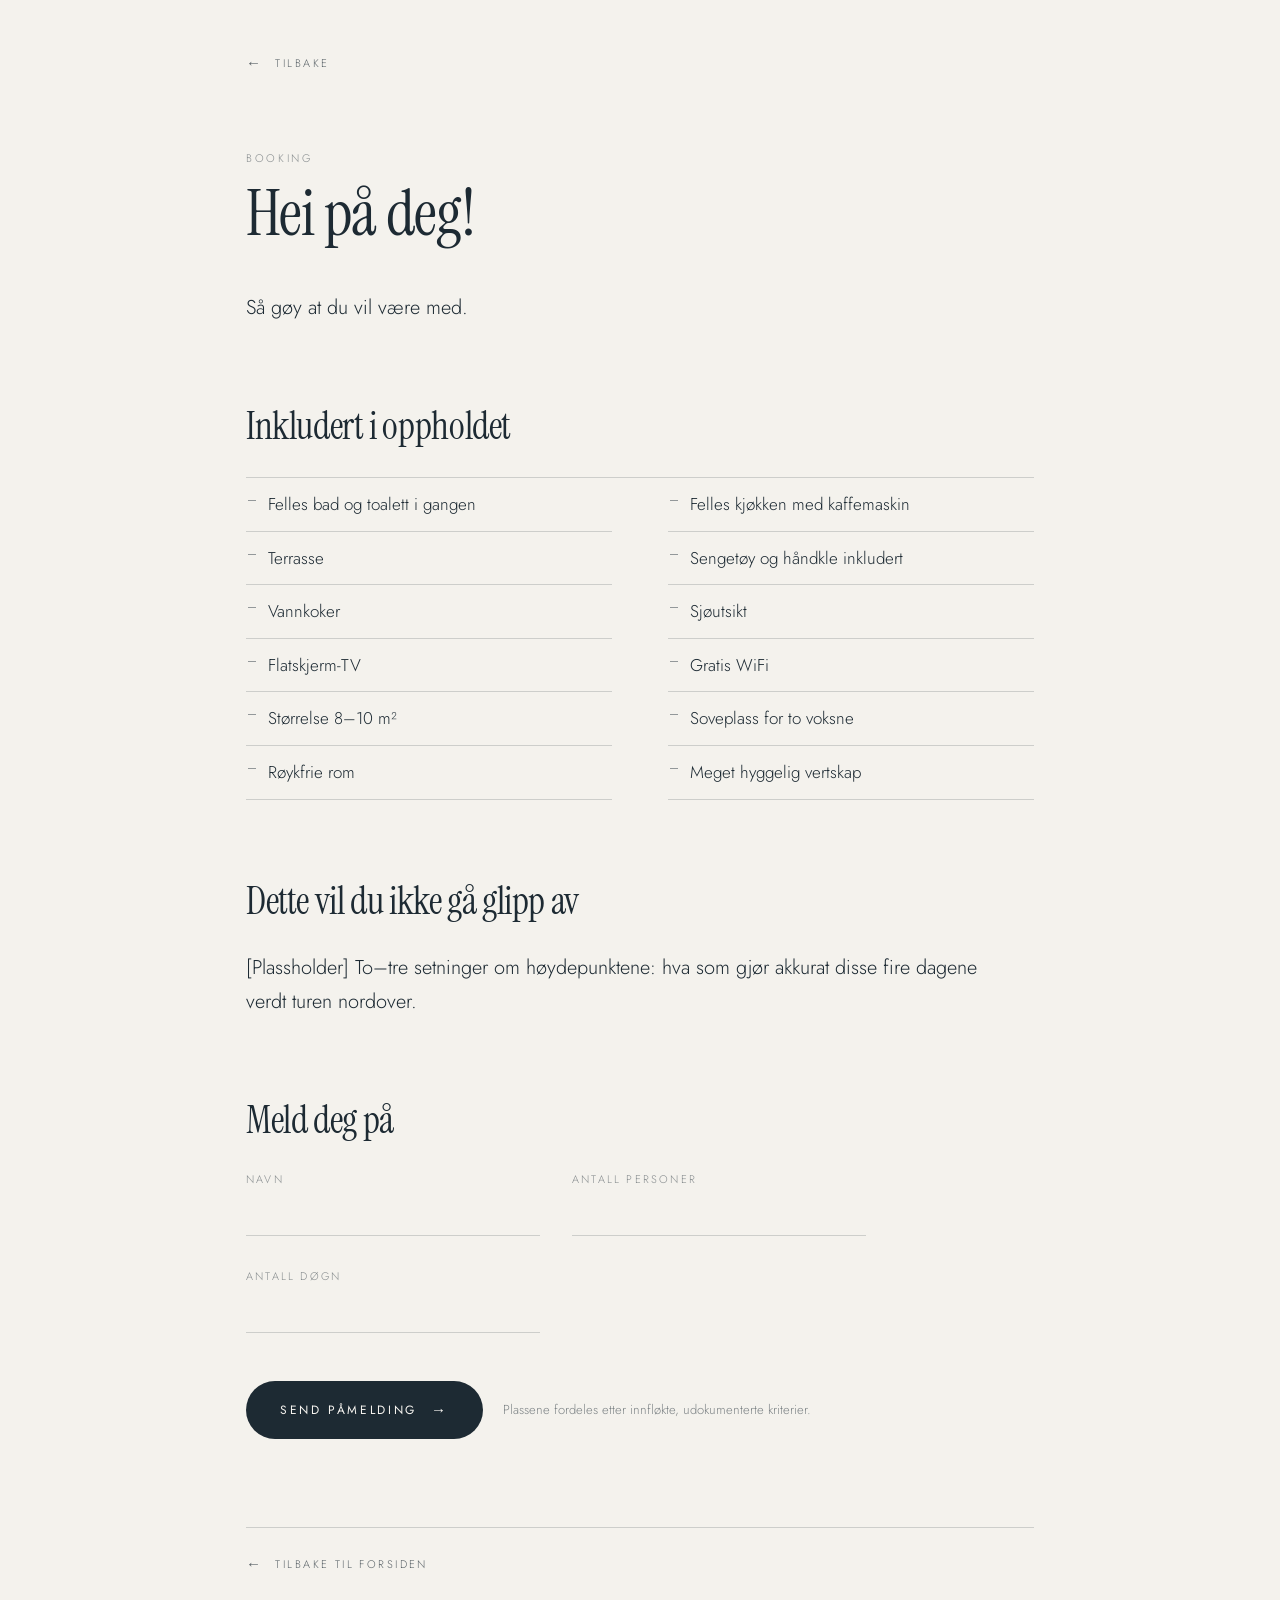
==== booking/index.html @ 7ab576fc "Fyll inn bookingsiden Velkomsttekst, hva som er inkludert i oppholdet, og et påmeldingsskjema med na" ====
<!DOCTYPE html>
<html lang="no">
<head>
<meta charset="utf-8">
<meta name="viewport" content="width=device-width, initial-scale=1">
<meta name="robots" content="noindex">
<title>Booking — Ballstad International Stockfish and Mountain Camp</title>
<meta name="description" content="Meld deg på Ballstad International Stockfish and Mountain Camp, 27.–30. august.">
<link rel="icon" href="../assets/logo-full.png">
<link rel="preconnect" href="https://fonts.googleapis.com">
<link rel="preconnect" href="https://fonts.gstatic.com" crossorigin>
<link href="https://fonts.googleapis.com/css2?family=Instrument+Serif:ital@0;1&family=Jost:wght@300;400;500&display=swap" rel="stylesheet">
<link rel="stylesheet" href="../styles.css">
</head>
<body>

<div class="page">
  <a class="back" href="../"><span class="back__arrow">←</span>Tilbake</a>

  <main class="page__body">
    <p class="eyebrow page__eyebrow">Booking</p>
    <h1 class="page__title">Hei på deg!</h1>
    <p class="page__lead">Så gøy at du vil være med.</p>

    <h2 class="section-head">Inkludert i oppholdet</h2>
    <ul class="amenities">
      <li>Felles bad og toalett i gangen</li>
      <li>Felles kjøkken med kaffemaskin</li>
      <li>Terrasse</li>
      <li>Sengetøy og håndkle inkludert</li>
      <li>Vannkoker</li>
      <li>Sjøutsikt</li>
      <li>Flatskjerm-TV</li>
      <li>Gratis WiFi</li>
      <li>Størrelse 8–10 m²</li>
      <li>Soveplass for to voksne</li>
      <li>Røykfrie rom</li>
      <li>Meget hyggelig vertskap</li>
    </ul>

    <h2 class="section-head">Dette vil du ikke gå glipp av</h2>
    <p class="page__text">[Plassholder] To–tre setninger om høydepunktene: hva som gjør akkurat disse fire dagene verdt turen nordover.</p>

    <h2 class="section-head">Meld deg på</h2>
    <form class="form" id="booking-form" novalidate>
      <div class="field">
        <label for="navn">Navn</label>
        <input type="text" id="navn" name="navn" autocomplete="name" required>
      </div>
      <div class="field">
        <label for="personer">Antall personer</label>
        <input type="number" id="personer" name="personer" min="1" max="20" step="1" inputmode="numeric" required>
      </div>
      <div class="field">
        <label for="dogn">Antall døgn</label>
        <input type="number" id="dogn" name="dogn" min="1" max="14" step="1" inputmode="numeric" required>
      </div>

      <p class="form__status" id="booking-status" role="status" hidden></p>

      <div class="form__actions">
        <button class="button" type="submit">Send påmelding<span class="button__arrow">→</span></button>
        <span class="form__note">Plassene fordeles etter innfløkte, udokumenterte kriterier.</span>
      </div>
    </form>
  </main>

  <div class="page__foot">
    <a class="back back--foot" href="../"><span class="back__arrow">←</span>Tilbake til forsiden</a>
  </div>
</div>

<script>
  // Static site, so there is no server to post to. With an address set below
  // the form opens the guest's mail client with everything filled in; without
  // one it says plainly that nothing was sent, rather than faking a booking.
  var VERTSKAP_EPOST = "";

  (function () {
    var form = document.getElementById("booking-form");
    var status = document.getElementById("booking-status");

    form.addEventListener("submit", function (e) {
      e.preventDefault();

      var navn = form.navn.value.trim();
      var personer = form.personer.value.trim();
      var dogn = form.dogn.value.trim();

      if (!navn || !personer || !dogn) {
        show("Fyll inn navn, antall personer og antall døgn, så tar vi det derfra.");
        return;
      }

      if (!VERTSKAP_EPOST) {
        show(
          "Skjemaet er ikke koblet til noen mottaker ennå, så dette ble ikke sendt. " +
          "Inntil videre gjelder den gamle metoden: si fra til vertskapet, så noterer de det på kjøleskapet."
        );
        return;
      }

      var emne = "Påmelding — Ballstad Camp 27.–30. august";
      var tekst =
        "Navn: " + navn + "\n" +
        "Antall personer: " + personer + "\n" +
        "Antall døgn: " + dogn + "\n";

      window.location.href =
        "mailto:" + VERTSKAP_EPOST +
        "?subject=" + encodeURIComponent(emne) +
        "&body=" + encodeURIComponent(tekst);

      show("Vi åpnet e-postprogrammet ditt med påmeldingen ferdig utfylt. Send den, så er du på lista.");
    });

    function show(msg) {
      status.textContent = msg;
      status.hidden = false;
    }
  })();
</script>

</body>
</html>
---- styles.css ----
/* Ballstad International Stockfish & Mountain Camp */

:root {
  --bg: #f4f2ed;
  --ink: #1d2a33;
  --line: rgba(29, 42, 51, 0.18);
  --serif: 'Instrument Serif', Georgia, serif;
  --sans: Jost, 'Helvetica Neue', Helvetica, sans-serif;
}

*, *::before, *::after { box-sizing: border-box; }

body {
  margin: 0;
  background: var(--bg);
  color: var(--ink);
  font-family: var(--sans);
  font-weight: 300;
  -webkit-font-smoothing: antialiased;
}

a { color: var(--ink); text-decoration: none; }
a:hover { color: #4a7a90; }
::selection { background: #d7e3e8; }
img { display: block; max-width: 100%; }

.eyebrow {
  font-size: 11px;
  letter-spacing: 0.24em;
  text-transform: uppercase;
  opacity: 0.5;
}

/* ---------- Landing: hero ---------- */

.hero {
  position: relative;
  height: 78vh;
  min-height: 520px;
  overflow: hidden;
}

.hero__image {
  position: absolute;
  inset: 0;
  width: 100%;
  height: 100%;
  object-fit: cover;
}

.hero__overlay {
  position: absolute;
  inset: 0;
  background: linear-gradient(180deg,
    rgba(10, 22, 30, 0.42) 0%,
    rgba(10, 22, 30, 0.10) 40%,
    rgba(10, 22, 30, 0.55) 100%);
}

.hero__inner {
  position: absolute;
  inset: 0;
  display: flex;
  flex-direction: column;
  justify-content: space-between;
  padding: clamp(24px, 5vw, 64px);
  color: #fbfaf7;
}

.hero__meta {
  display: flex;
  justify-content: space-between;
  align-items: baseline;
  gap: 24px;
  font-size: 11px;
  letter-spacing: 0.22em;
  text-transform: uppercase;
}

.lockup {
  display: flex;
  flex-direction: column;
  align-items: center;
  gap: clamp(18px, 3.5vh, 38px);
  padding-bottom: clamp(8px, 3vh, 40px);
}

.lockup__emblem {
  width: min(300px, 46vw);
  height: auto;
  filter: drop-shadow(0 2px 18px rgba(8, 18, 26, 0.45));
}

.lockup__text {
  display: flex;
  flex-direction: column;
  align-items: center;
  gap: clamp(12px, 1.8vh, 20px);
  text-align: center;
  text-shadow: 0 2px 14px rgba(8, 18, 26, 0.45);
}

.lockup__title {
  margin: 0;
  font-weight: 500;
  font-size: clamp(20px, 3.4vw, 46px);
  line-height: 1.12;
  letter-spacing: 0.06em;
  text-transform: uppercase;
  text-wrap: balance;
}

.lockup__tagline {
  margin: 0;
  font-weight: 300;
  font-size: clamp(12px, 1.5vw, 18px);
  letter-spacing: 0.4em;
  text-transform: uppercase;
  opacity: 0.9;
}

/* ---------- Landing: content ---------- */

.landing {
  max-width: 1120px;
  margin: 0 auto;
  padding: clamp(48px, 8vw, 104px) clamp(24px, 5vw, 64px);
}

.landing__intro {
  margin: 0 0 clamp(40px, 6vw, 72px);
  max-width: 620px;
  font-size: clamp(17px, 1.6vw, 21px);
  line-height: 1.65;
  text-wrap: pretty;
}

.sections {
  display: flex;
  flex-direction: column;
  border-top: 1px solid var(--line);
}

.section-link {
  display: grid;
  grid-template-columns: 64px 1fr auto;
  align-items: baseline;
  gap: clamp(12px, 3vw, 40px);
  padding: clamp(20px, 3vw, 30px) 4px;
  border-bottom: 1px solid var(--line);
  transition: background 200ms, padding-left 200ms;
}

.section-link:hover,
.section-link:focus-visible {
  background: rgba(29, 42, 51, 0.04);
  padding-left: 14px;
}

.section-link__number {
  font-family: var(--serif);
  font-size: 15px;
  opacity: 0.45;
}

.section-link__title {
  font-family: var(--serif);
  font-size: clamp(26px, 3.4vw, 42px);
  line-height: 1.1;
}

.section-link__more {
  font-size: 11px;
  letter-spacing: 0.2em;
  text-transform: uppercase;
  opacity: 0.45;
}

.booking-row {
  display: flex;
  flex-wrap: wrap;
  align-items: center;
  gap: 24px;
  margin-top: clamp(40px, 6vw, 72px);
}

.button {
  display: inline-flex;
  align-items: center;
  gap: 14px;
  background: var(--ink);
  color: #f7f5f1;
  padding: 18px 34px;
  border-radius: 999px;
  font-size: 12px;
  letter-spacing: 0.22em;
  text-transform: uppercase;
  transition: background 200ms;
}

.button:hover,
.button:focus-visible {
  background: #2f4a5a;
  color: #f7f5f1;
}

.button__arrow { font-size: 15px; }

.booking-row__note {
  font-size: 13px;
  opacity: 0.55;
}

.site-footer {
  border-top: 1px solid var(--line);
  padding: 28px clamp(24px, 5vw, 64px);
  display: flex;
  flex-wrap: wrap;
  gap: 16px;
  justify-content: space-between;
  font-size: 11px;
  letter-spacing: 0.18em;
  text-transform: uppercase;
  opacity: 0.5;
}

/* ---------- Subpages ---------- */

.page {
  max-width: 900px;
  margin: 0 auto;
  padding: clamp(20px, 4vw, 40px) clamp(24px, 5vw, 56px) clamp(64px, 9vw, 120px);
  min-height: 100vh;
}

.back {
  display: inline-flex;
  align-items: center;
  gap: 12px;
  font-size: 11px;
  letter-spacing: 0.22em;
  text-transform: uppercase;
  padding: 12px 20px 12px 16px;
  margin-left: -16px;
  border-radius: 999px;
  opacity: 0.7;
  transition: background 200ms, opacity 200ms;
}

.back:hover,
.back:focus-visible {
  background: rgba(29, 42, 51, 0.06);
  opacity: 1;
}

.back__arrow { font-size: 15px; }

.page__body { padding-top: clamp(32px, 6vw, 64px); }

.page__eyebrow { margin: 0 0 14px; }

.page__title {
  margin: 0 0 clamp(28px, 4vw, 44px);
  font-family: var(--serif);
  font-weight: 400;
  font-size: clamp(34px, 5.5vw, 64px);
  line-height: 1.05;
  letter-spacing: -0.015em;
}

.page__text {
  margin: 0 0 22px;
  font-size: clamp(17px, 1.6vw, 20px);
  line-height: 1.7;
  max-width: 62ch;
  text-wrap: pretty;
}

.page__lead {
  margin: 0 0 clamp(32px, 5vw, 48px);
  font-size: clamp(17px, 1.6vw, 20px);
  line-height: 1.7;
  max-width: 62ch;
  text-wrap: pretty;
}

.page__foot {
  margin-top: clamp(48px, 8vw, 88px);
  padding-top: 24px;
  border-top: 1px solid var(--line);
}

.back--foot {
  padding: 0;
  margin-left: 0;
  border-radius: 0;
}

.back--foot:hover,
.back--foot:focus-visible { background: none; opacity: 1; }

/* Image placeholders — replace with real photos */
.placeholder {
  border: 1px solid var(--line);
  background: repeating-linear-gradient(135deg,
    rgba(29, 42, 51, 0.05) 0 10px,
    transparent 10px 20px);
  display: flex;
  align-items: center;
  justify-content: center;
}

.placeholder--portrait {
  margin-top: clamp(36px, 5vw, 56px);
  aspect-ratio: 16 / 9;
}

.placeholder--rorbu {
  margin-top: 28px;
  aspect-ratio: 3 / 2;
}

.placeholder__label {
  font-family: ui-monospace, SFMono-Regular, Menlo, monospace;
  font-size: 12px;
  letter-spacing: 0.08em;
  opacity: 0.6;
}

/* Overnatting: facts.
   Hairlines sit on the cells, not in the grid gap, so a wrapped row
   leaves the empty track blank instead of painting it solid. */
.facts {
  display: grid;
  grid-template-columns: repeat(auto-fit, minmax(220px, 1fr));
  border-top: 1px solid var(--line);
  border-left: 1px solid var(--line);
}

.fact {
  padding: 24px;
  display: flex;
  flex-direction: column;
  gap: 8px;
  border-right: 1px solid var(--line);
  border-bottom: 1px solid var(--line);
}

.fact__label {
  font-size: 11px;
  letter-spacing: 0.2em;
  text-transform: uppercase;
  opacity: 0.5;
}

.fact__value {
  font-family: var(--serif);
  font-size: 30px;
}

/* Mountain Adventures: peaks */
.rows {
  display: flex;
  flex-direction: column;
  border-top: 1px solid var(--line);
}

.peak {
  display: grid;
  grid-template-columns: 1fr auto;
  gap: 20px;
  align-items: baseline;
  padding: 22px 0;
  border-bottom: 1px solid var(--line);
}

.peak__name {
  font-family: var(--serif);
  font-size: clamp(22px, 2.6vw, 30px);
}

.peak__meta {
  font-size: 12px;
  letter-spacing: 0.16em;
  text-transform: uppercase;
  opacity: 0.55;
}

/* Program: days */
.day {
  display: grid;
  grid-template-columns: 120px 1fr;
  gap: clamp(16px, 3vw, 36px);
  padding: clamp(22px, 3vw, 30px) 0;
  border-bottom: 1px solid var(--line);
}

.day__date {
  font-size: 11px;
  letter-spacing: 0.2em;
  text-transform: uppercase;
  opacity: 0.5;
}

.day__body {
  display: flex;
  flex-direction: column;
  gap: 8px;
}

.day__title {
  font-family: var(--serif);
  font-size: clamp(22px, 2.6vw, 30px);
}

.day__text {
  font-size: 16px;
  line-height: 1.65;
  opacity: 0.75;
}

/* Pakkeliste: columns */
/* 220px rather than 240px: the gap grows with the viewport while the column
   is capped at 900px, and at 240px the third column drops to a new row on
   wide screens. */
.packing {
  display: grid;
  grid-template-columns: repeat(auto-fit, minmax(220px, 1fr));
  gap: clamp(28px, 5vw, 56px);
}

.packing__column {
  display: flex;
  flex-direction: column;
  gap: 14px;
}

.packing__heading {
  font-size: 11px;
  letter-spacing: 0.2em;
  text-transform: uppercase;
  opacity: 0.5;
  padding-bottom: 10px;
  border-bottom: 1px solid var(--line);
}

.packing__item {
  font-size: 17px;
  line-height: 1.5;
}

/* Booking */
.booking-page {
  padding-top: clamp(64px, 12vw, 140px);
  display: flex;
  flex-direction: column;
  align-items: flex-start;
  gap: 22px;
}

.booking-page__eyebrow { margin: 0; }

.booking-page__title {
  margin: 0;
  font-family: var(--serif);
  font-weight: 400;
  font-size: clamp(36px, 6vw, 72px);
  line-height: 1.05;
  letter-spacing: -0.02em;
}

.booking-page__text {
  margin: 0;
  font-size: clamp(17px, 1.6vw, 20px);
  line-height: 1.7;
  max-width: 52ch;
  text-wrap: pretty;
}

/* Booking: sub-section heading, reused down the page */
.section-head {
  margin: clamp(48px, 7vw, 80px) 0 clamp(20px, 3vw, 28px);
  font-family: var(--serif);
  font-weight: 400;
  font-size: clamp(26px, 3.2vw, 38px);
  line-height: 1.15;
  letter-spacing: -0.01em;
}

/* Booking: what the room includes */
.amenities {
  display: grid;
  grid-template-columns: repeat(auto-fit, minmax(240px, 1fr));
  gap: 0 clamp(28px, 5vw, 56px);
  margin: 0;
  padding: 0;
  list-style: none;
  border-top: 1px solid var(--line);
}

.amenities li {
  padding: 14px 0 14px 22px;
  border-bottom: 1px solid var(--line);
  font-size: 17px;
  line-height: 1.45;
  position: relative;
}

.amenities li::before {
  content: "";
  position: absolute;
  left: 2px;
  top: 22px;
  width: 8px;
  height: 1px;
  background: var(--ink);
  opacity: 0.45;
}

/* Booking: form */
.form {
  display: grid;
  grid-template-columns: repeat(auto-fit, minmax(200px, 1fr));
  gap: clamp(20px, 3vw, 32px);
  max-width: 620px;
  margin-top: clamp(8px, 2vw, 16px);
}

.field {
  display: flex;
  flex-direction: column;
  gap: 8px;
}

.field label {
  font-size: 11px;
  letter-spacing: 0.2em;
  text-transform: uppercase;
  opacity: 0.5;
}

.field input {
  font-family: inherit;
  font-weight: 300;
  font-size: 17px;
  color: var(--ink);
  background: transparent;
  border: 0;
  border-bottom: 1px solid var(--line);
  border-radius: 0;
  padding: 8px 2px;
  transition: border-color 200ms;
  min-width: 0;
}

.field input:focus {
  outline: none;
  border-bottom-color: var(--ink);
}

.field input::placeholder { color: var(--ink); opacity: 0.3; }

.form__actions {
  grid-column: 1 / -1;
  display: flex;
  flex-wrap: wrap;
  align-items: center;
  gap: 20px;
  margin-top: clamp(8px, 2vw, 16px);
}

.form button {
  font-family: inherit;
  border: 0;
  cursor: pointer;
}

.form__note {
  font-size: 13px;
  line-height: 1.6;
  opacity: 0.55;
  max-width: 42ch;
}

/* Shown after submit; hidden until then. */
.form__status {
  grid-column: 1 / -1;
  margin: 4px 0 0;
  font-size: 15px;
  line-height: 1.6;
  max-width: 52ch;
  padding: 14px 18px;
  border: 1px solid var(--line);
}

.form__status[hidden] { display: none; }

@media (prefers-reduced-motion: reduce) {
  * { transition: none !important; }
}
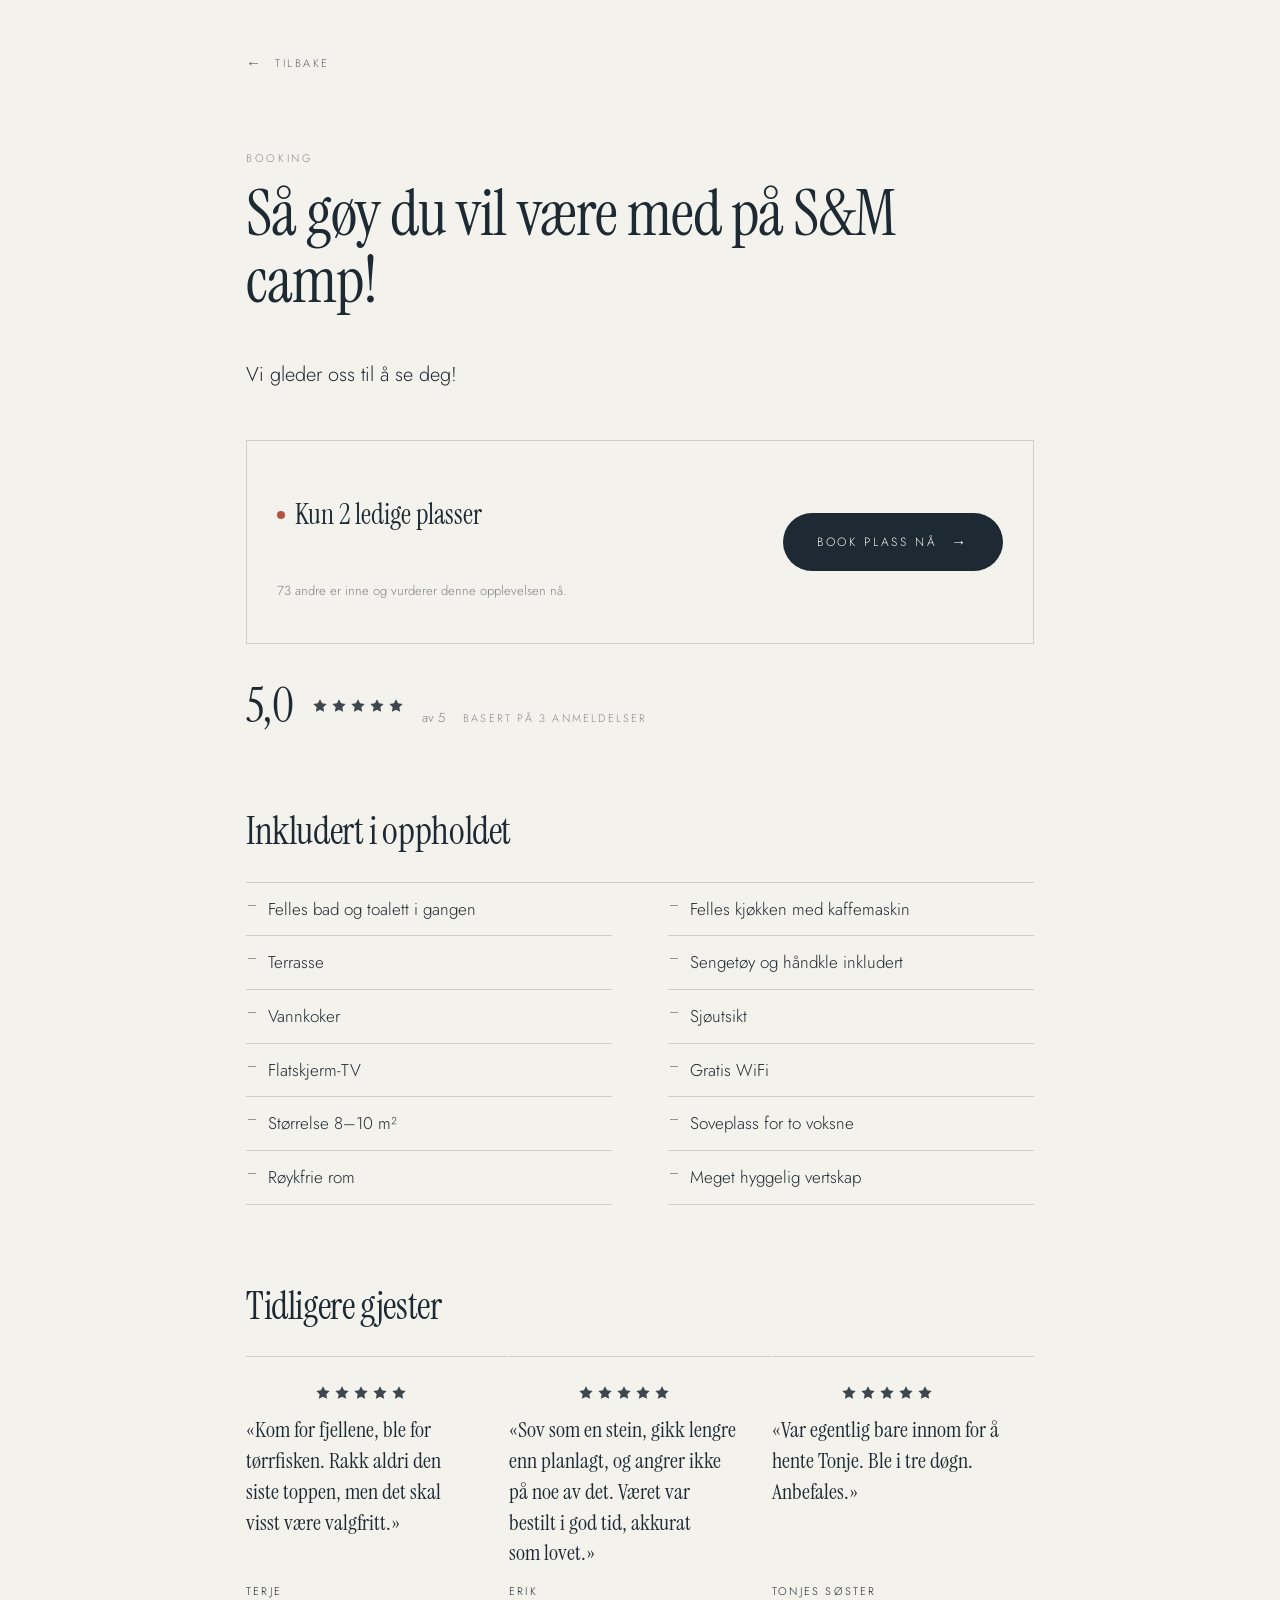
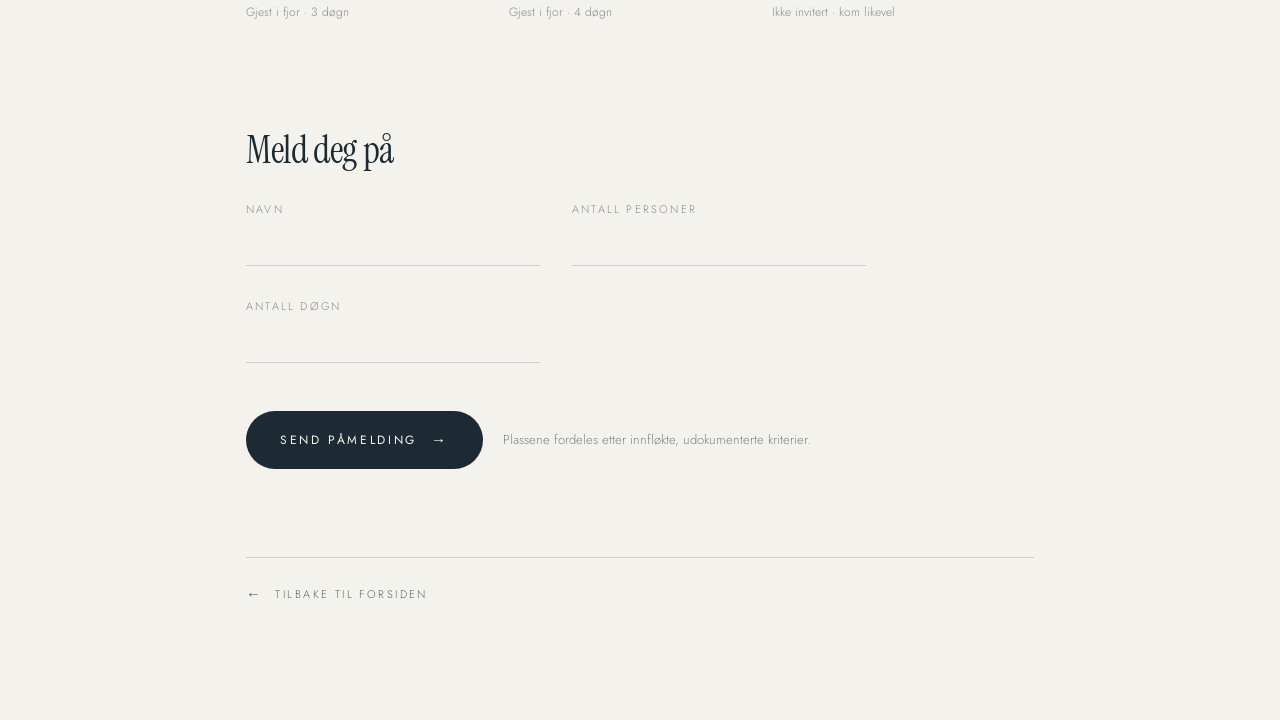
==== commit e6b96e1b: "Gjør bookingsiden til en ordentlig bookingside Ny ingress, ledig-plass-boks med knapp til skjemaet, " ====
--- a/booking/index.html
+++ b/booking/index.html
@@ -5,7 +5,7 @@
 <meta name="viewport" content="width=device-width, initial-scale=1">
 <meta name="robots" content="noindex">
 <title>Booking — Ballstad International Stockfish and Mountain Camp</title>
-<meta name="description" content="Meld deg på Ballstad International Stockfish and Mountain Camp, 27.–30. august.">
+<meta name="description" content="Book plass på Ballstad International Stockfish and Mountain Camp, 27.–30. august.">
 <link rel="icon" href="../assets/logo-full.png">
 <link rel="preconnect" href="https://fonts.googleapis.com">
 <link rel="preconnect" href="https://fonts.gstatic.com" crossorigin>
@@ -14,13 +14,43 @@
 </head>
 <body>
 
+<svg width="0" height="0" style="position:absolute" aria-hidden="true" focusable="false">
+  <symbol id="star" viewBox="0 0 24 24">
+    <path d="M12 1.8l3.09 6.26 6.91 1-5 4.87 1.18 6.88L12 17.56l-6.18 3.25L7 13.93l-5-4.87 6.91-1z"/>
+  </symbol>
+</svg>
+
 <div class="page">
   <a class="back" href="../"><span class="back__arrow">←</span>Tilbake</a>
 
   <main class="page__body">
     <p class="eyebrow page__eyebrow">Booking</p>
-    <h1 class="page__title">Hei på deg!</h1>
-    <p class="page__lead">Så gøy at du vil være med.</p>
+    <h1 class="page__title">Så gøy du vil være med på S&amp;M camp!</h1>
+    <p class="page__lead">Vi gleder oss til å se deg!</p>
+
+    <div class="availability">
+      <div class="availability__text">
+        <p class="availability__spots">
+          <span class="availability__dot" aria-hidden="true"></span>
+          Kun 2 ledige plasser
+        </p>
+        <p class="availability__watching">73 andre er inne og vurderer denne opplevelsen nå.</p>
+      </div>
+      <a class="button" href="#meld-deg-pa">Book plass nå<span class="button__arrow">→</span></a>
+    </div>
+
+    <div class="rating">
+      <span class="rating__score">5,0</span>
+      <span class="stars" role="img" aria-label="5 av 5 stjerner">
+        <svg class="star" aria-hidden="true"><use href="#star"/></svg>
+        <svg class="star" aria-hidden="true"><use href="#star"/></svg>
+        <svg class="star" aria-hidden="true"><use href="#star"/></svg>
+        <svg class="star" aria-hidden="true"><use href="#star"/></svg>
+        <svg class="star" aria-hidden="true"><use href="#star"/></svg>
+      </span>
+      <span class="rating__of">av 5</span>
+      <span class="rating__count">Basert på 3 anmeldelser</span>
+    </div>
 
     <h2 class="section-head">Inkludert i oppholdet</h2>
     <ul class="amenities">
@@ -38,10 +68,55 @@
       <li>Meget hyggelig vertskap</li>
     </ul>
 
-    <h2 class="section-head">Dette vil du ikke gå glipp av</h2>
-    <p class="page__text">[Plassholder] To–tre setninger om høydepunktene: hva som gjør akkurat disse fire dagene verdt turen nordover.</p>
-
-    <h2 class="section-head">Meld deg på</h2>
+    <h2 class="section-head">Tidligere gjester</h2>
+    <div class="reviews">
+      <article class="review">
+        <span class="stars" role="img" aria-label="5 av 5 stjerner">
+          <svg class="star" aria-hidden="true"><use href="#star"/></svg>
+          <svg class="star" aria-hidden="true"><use href="#star"/></svg>
+          <svg class="star" aria-hidden="true"><use href="#star"/></svg>
+          <svg class="star" aria-hidden="true"><use href="#star"/></svg>
+          <svg class="star" aria-hidden="true"><use href="#star"/></svg>
+        </span>
+        <blockquote class="review__quote">«Kom for fjellene, ble for tørrfisken. Rakk aldri den siste toppen, men det skal visst være valgfritt.»</blockquote>
+        <div class="review__author">
+          <span class="review__name">Terje</span>
+          <span class="review__meta">Gjest i fjor · 3 døgn</span>
+        </div>
+      </article>
+
+      <article class="review">
+        <span class="stars" role="img" aria-label="5 av 5 stjerner">
+          <svg class="star" aria-hidden="true"><use href="#star"/></svg>
+          <svg class="star" aria-hidden="true"><use href="#star"/></svg>
+          <svg class="star" aria-hidden="true"><use href="#star"/></svg>
+          <svg class="star" aria-hidden="true"><use href="#star"/></svg>
+          <svg class="star" aria-hidden="true"><use href="#star"/></svg>
+        </span>
+        <blockquote class="review__quote">«Sov som en stein, gikk lengre enn planlagt, og angrer ikke på noe av det. Været var bestilt i god tid, akkurat som lovet.»</blockquote>
+        <div class="review__author">
+          <span class="review__name">Erik</span>
+          <span class="review__meta">Gjest i fjor · 4 døgn</span>
+        </div>
+      </article>
+
+      <article class="review">
+        <span class="stars" role="img" aria-label="5 av 5 stjerner">
+          <svg class="star" aria-hidden="true"><use href="#star"/></svg>
+          <svg class="star" aria-hidden="true"><use href="#star"/></svg>
+          <svg class="star" aria-hidden="true"><use href="#star"/></svg>
+          <svg class="star" aria-hidden="true"><use href="#star"/></svg>
+          <svg class="star" aria-hidden="true"><use href="#star"/></svg>
+        </span>
+        <blockquote class="review__quote">«Var egentlig bare innom for å hente Tonje. Ble i tre døgn. Anbefales.»</blockquote>
+        <div class="review__author">
+          <span class="review__name">Tonjes søster</span>
+          <span class="review__meta">Ikke invitert · kom likevel</span>
+        </div>
+      </article>
+    </div>
+
+    <h2 class="section-head" id="meld-deg-pa">Meld deg på</h2>
     <form class="form" id="booking-form" novalidate>
       <div class="field">
         <label for="navn">Navn</label>
--- a/styles.css
+++ b/styles.css
@@ -595,6 +595,131 @@
 
 .form__status[hidden] { display: none; }
 
+/* Booking: availability / call to action */
+.availability {
+  margin: clamp(28px, 4vw, 40px) 0 0;
+  padding: clamp(22px, 3vw, 30px);
+  border: 1px solid var(--line);
+  display: flex;
+  flex-wrap: wrap;
+  align-items: center;
+  gap: clamp(18px, 3vw, 32px);
+}
+
+.availability__text {
+  display: flex;
+  flex-direction: column;
+  gap: 8px;
+  min-width: 240px;
+  flex: 1;
+}
+
+.availability__spots {
+  display: flex;
+  align-items: center;
+  gap: 10px;
+  font-family: var(--serif);
+  font-size: clamp(22px, 2.6vw, 28px);
+  line-height: 1.15;
+}
+
+.availability__dot {
+  width: 8px;
+  height: 8px;
+  border-radius: 999px;
+  background: #b4553f;
+  flex: none;
+}
+
+.availability__watching {
+  font-size: 13px;
+  line-height: 1.5;
+  opacity: 0.55;
+}
+
+/* Booking: rating summary + stars */
+.rating {
+  display: flex;
+  flex-wrap: wrap;
+  align-items: baseline;
+  gap: 8px 18px;
+  margin-top: clamp(28px, 4vw, 38px);
+}
+
+.rating__score {
+  font-family: var(--serif);
+  font-size: clamp(34px, 4.4vw, 48px);
+  line-height: 1;
+}
+
+.rating__of {
+  font-size: 13px;
+  opacity: 0.55;
+}
+
+.rating__count {
+  font-size: 11px;
+  letter-spacing: 0.2em;
+  text-transform: uppercase;
+  opacity: 0.5;
+}
+
+.stars {
+  display: inline-flex;
+  gap: 3px;
+  align-self: center;
+}
+
+.stars .star {
+  width: 16px;
+  height: 16px;
+  fill: currentColor;
+  opacity: 0.85;
+}
+
+/* Booking: guest reviews */
+.reviews {
+  display: grid;
+  grid-template-columns: repeat(auto-fit, minmax(240px, 1fr));
+  gap: 1px;
+  margin-top: clamp(8px, 2vw, 16px);
+}
+
+.review {
+  padding: clamp(22px, 3vw, 28px) 0;
+  border-top: 1px solid var(--line);
+  display: flex;
+  flex-direction: column;
+  gap: 14px;
+  padding-right: clamp(0px, 3vw, 32px);
+}
+
+.review__quote {
+  margin: 0;
+  font-family: var(--serif);
+  font-size: clamp(19px, 2vw, 22px);
+  line-height: 1.4;
+  text-wrap: pretty;
+}
+
+.review__author {
+  display: flex;
+  flex-direction: column;
+  gap: 4px;
+  margin-top: auto;
+}
+
+.review__name {
+  font-size: 11px;
+  letter-spacing: 0.2em;
+  text-transform: uppercase;
+}
+
+.review__meta {
+  font-size: 12px;
+  opacity: 0.5;
+}
+
 @media (prefers-reduced-motion: reduce) {
   * { transition: none !important; }
 }
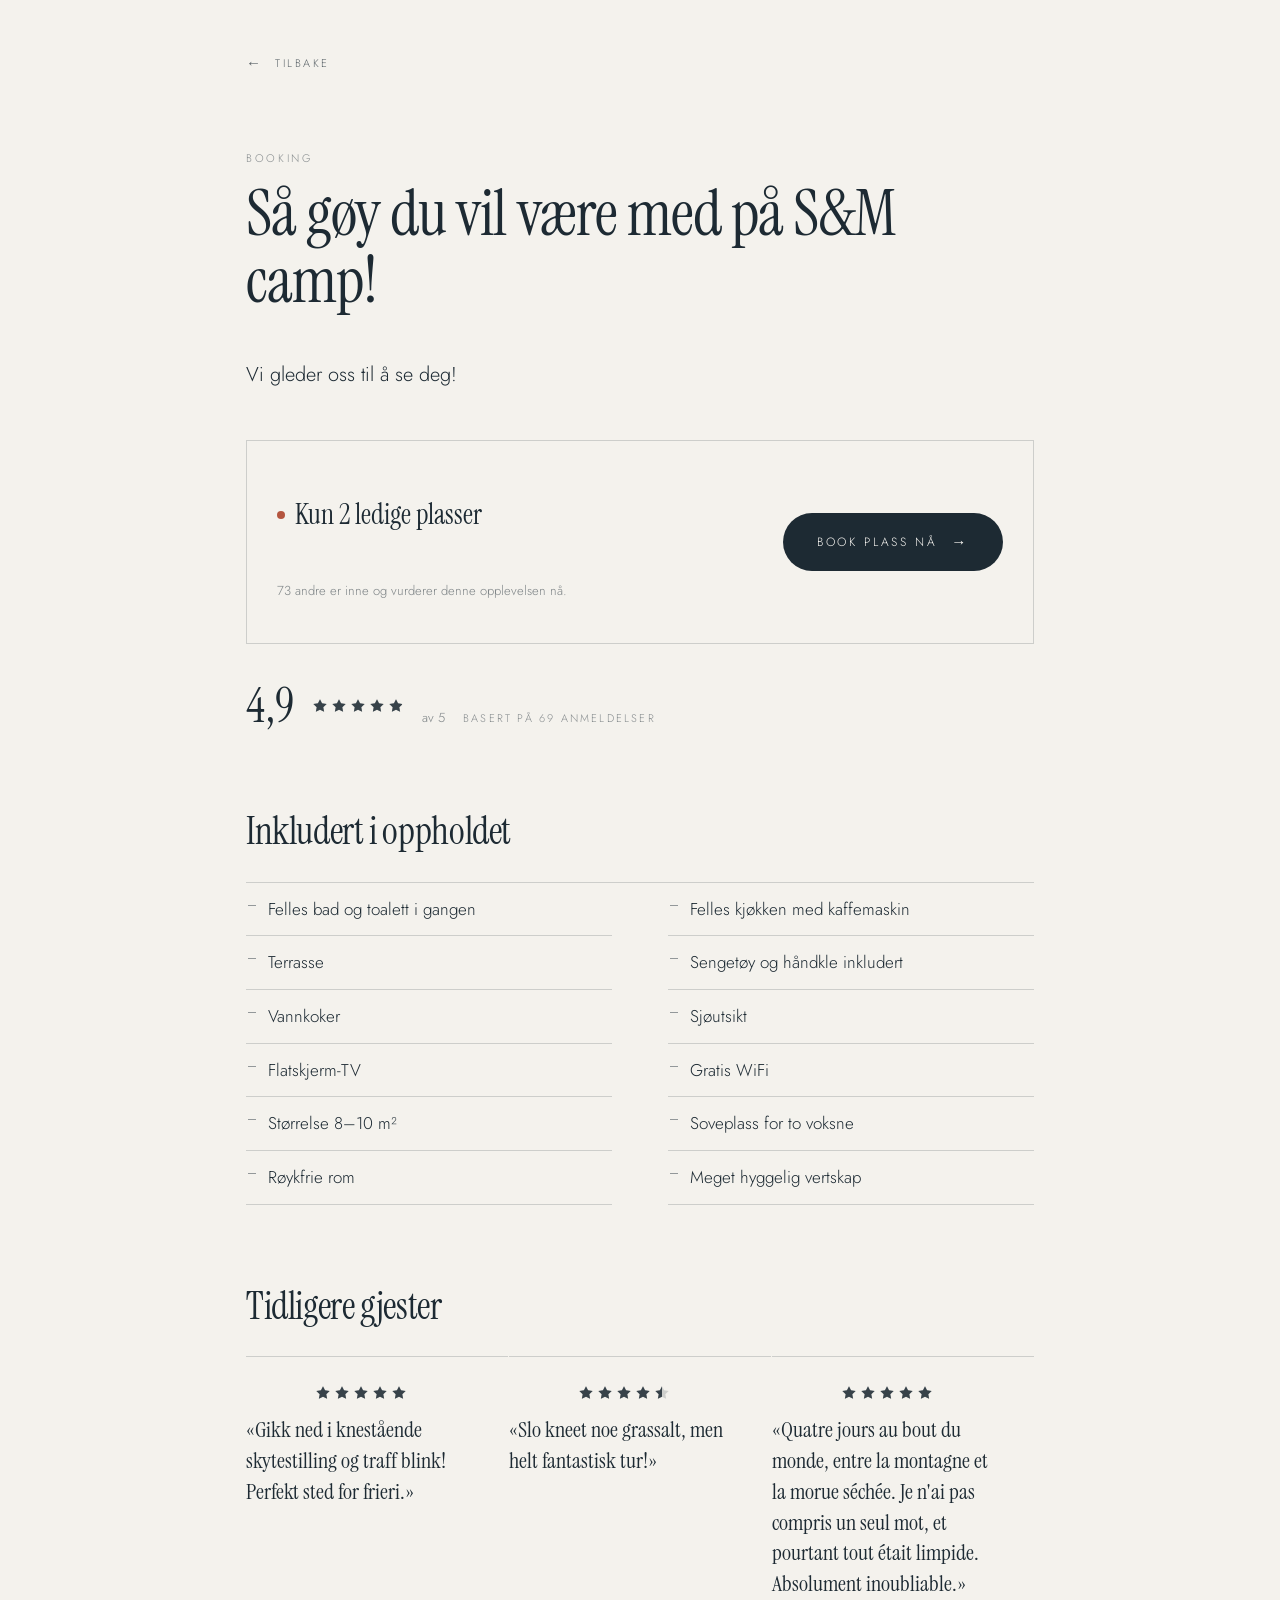
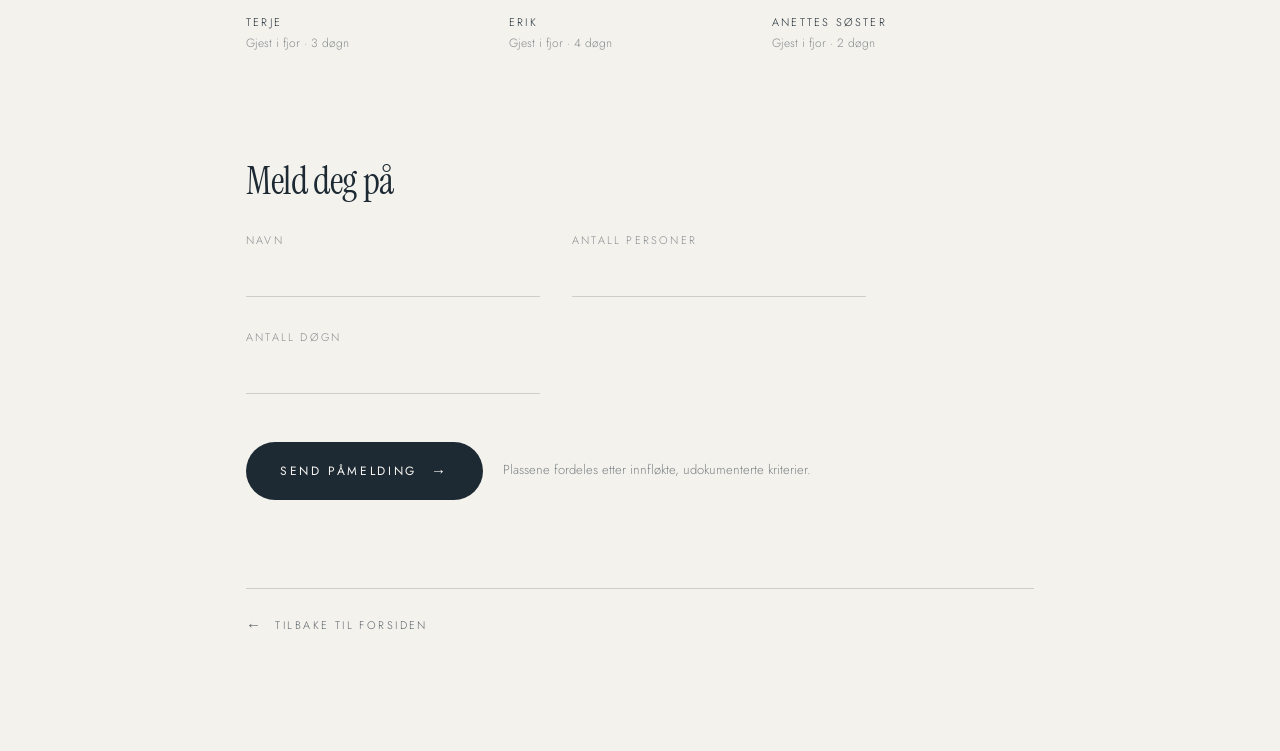
==== commit d9f58e89: "Oppdater anmeldelser og terningkast Nye sitater fra Terje og Erik, og Anettes søster på fransk. Erik" ====
--- a/booking/index.html
+++ b/booking/index.html
@@ -40,16 +40,27 @@
     </div>
 
     <div class="rating">
-      <span class="rating__score">5,0</span>
-      <span class="stars" role="img" aria-label="5 av 5 stjerner">
-        <svg class="star" aria-hidden="true"><use href="#star"/></svg>
-        <svg class="star" aria-hidden="true"><use href="#star"/></svg>
-        <svg class="star" aria-hidden="true"><use href="#star"/></svg>
-        <svg class="star" aria-hidden="true"><use href="#star"/></svg>
-        <svg class="star" aria-hidden="true"><use href="#star"/></svg>
+      <span class="rating__score">4,9</span>
+      <span class="stars" style="--pct: 98%" role="img" aria-label="4,9 av 5 stjerner">
+        <span class="stars__row stars__base" aria-hidden="true">
+          <svg class="star"><use href="#star"/></svg>
+          <svg class="star"><use href="#star"/></svg>
+          <svg class="star"><use href="#star"/></svg>
+          <svg class="star"><use href="#star"/></svg>
+          <svg class="star"><use href="#star"/></svg>
+        </span>
+        <span class="stars__fill" aria-hidden="true">
+          <span class="stars__row">
+            <svg class="star"><use href="#star"/></svg>
+            <svg class="star"><use href="#star"/></svg>
+            <svg class="star"><use href="#star"/></svg>
+            <svg class="star"><use href="#star"/></svg>
+            <svg class="star"><use href="#star"/></svg>
+          </span>
+        </span>
       </span>
       <span class="rating__of">av 5</span>
-      <span class="rating__count">Basert på 3 anmeldelser</span>
+      <span class="rating__count">Basert på 69 anmeldelser</span>
     </div>
 
     <h2 class="section-head">Inkludert i oppholdet</h2>
@@ -71,14 +82,25 @@
     <h2 class="section-head">Tidligere gjester</h2>
     <div class="reviews">
       <article class="review">
-        <span class="stars" role="img" aria-label="5 av 5 stjerner">
-          <svg class="star" aria-hidden="true"><use href="#star"/></svg>
-          <svg class="star" aria-hidden="true"><use href="#star"/></svg>
-          <svg class="star" aria-hidden="true"><use href="#star"/></svg>
-          <svg class="star" aria-hidden="true"><use href="#star"/></svg>
-          <svg class="star" aria-hidden="true"><use href="#star"/></svg>
-        </span>
-        <blockquote class="review__quote">«Kom for fjellene, ble for tørrfisken. Rakk aldri den siste toppen, men det skal visst være valgfritt.»</blockquote>
+        <span class="stars" style="--pct: 100%" role="img" aria-label="5 av 5 stjerner">
+          <span class="stars__row stars__base" aria-hidden="true">
+            <svg class="star"><use href="#star"/></svg>
+            <svg class="star"><use href="#star"/></svg>
+            <svg class="star"><use href="#star"/></svg>
+            <svg class="star"><use href="#star"/></svg>
+            <svg class="star"><use href="#star"/></svg>
+          </span>
+          <span class="stars__fill" aria-hidden="true">
+            <span class="stars__row">
+              <svg class="star"><use href="#star"/></svg>
+              <svg class="star"><use href="#star"/></svg>
+              <svg class="star"><use href="#star"/></svg>
+              <svg class="star"><use href="#star"/></svg>
+              <svg class="star"><use href="#star"/></svg>
+            </span>
+          </span>
+        </span>
+        <blockquote class="review__quote">«Gikk ned i knestående skytestilling og traff blink! Perfekt sted for frieri.»</blockquote>
         <div class="review__author">
           <span class="review__name">Terje</span>
           <span class="review__meta">Gjest i fjor · 3 døgn</span>
@@ -86,14 +108,26 @@
       </article>
 
       <article class="review">
-        <span class="stars" role="img" aria-label="5 av 5 stjerner">
-          <svg class="star" aria-hidden="true"><use href="#star"/></svg>
-          <svg class="star" aria-hidden="true"><use href="#star"/></svg>
-          <svg class="star" aria-hidden="true"><use href="#star"/></svg>
-          <svg class="star" aria-hidden="true"><use href="#star"/></svg>
-          <svg class="star" aria-hidden="true"><use href="#star"/></svg>
-        </span>
-        <blockquote class="review__quote">«Sov som en stein, gikk lengre enn planlagt, og angrer ikke på noe av det. Været var bestilt i god tid, akkurat som lovet.»</blockquote>
+        <!-- 4,5 stars = 4 stars + 4 gaps + half a star, over a 92px row. -->
+        <span class="stars" style="--pct: 91.3%" role="img" aria-label="4,5 av 5 stjerner">
+          <span class="stars__row stars__base" aria-hidden="true">
+            <svg class="star"><use href="#star"/></svg>
+            <svg class="star"><use href="#star"/></svg>
+            <svg class="star"><use href="#star"/></svg>
+            <svg class="star"><use href="#star"/></svg>
+            <svg class="star"><use href="#star"/></svg>
+          </span>
+          <span class="stars__fill" aria-hidden="true">
+            <span class="stars__row">
+              <svg class="star"><use href="#star"/></svg>
+              <svg class="star"><use href="#star"/></svg>
+              <svg class="star"><use href="#star"/></svg>
+              <svg class="star"><use href="#star"/></svg>
+              <svg class="star"><use href="#star"/></svg>
+            </span>
+          </span>
+        </span>
+        <blockquote class="review__quote">«Slo kneet noe grassalt, men helt fantastisk tur!»</blockquote>
         <div class="review__author">
           <span class="review__name">Erik</span>
           <span class="review__meta">Gjest i fjor · 4 døgn</span>
@@ -101,17 +135,28 @@
       </article>
 
       <article class="review">
-        <span class="stars" role="img" aria-label="5 av 5 stjerner">
-          <svg class="star" aria-hidden="true"><use href="#star"/></svg>
-          <svg class="star" aria-hidden="true"><use href="#star"/></svg>
-          <svg class="star" aria-hidden="true"><use href="#star"/></svg>
-          <svg class="star" aria-hidden="true"><use href="#star"/></svg>
-          <svg class="star" aria-hidden="true"><use href="#star"/></svg>
-        </span>
-        <blockquote class="review__quote">«Var egentlig bare innom for å hente Tonje. Ble i tre døgn. Anbefales.»</blockquote>
+        <span class="stars" style="--pct: 100%" role="img" aria-label="5 av 5 stjerner">
+          <span class="stars__row stars__base" aria-hidden="true">
+            <svg class="star"><use href="#star"/></svg>
+            <svg class="star"><use href="#star"/></svg>
+            <svg class="star"><use href="#star"/></svg>
+            <svg class="star"><use href="#star"/></svg>
+            <svg class="star"><use href="#star"/></svg>
+          </span>
+          <span class="stars__fill" aria-hidden="true">
+            <span class="stars__row">
+              <svg class="star"><use href="#star"/></svg>
+              <svg class="star"><use href="#star"/></svg>
+              <svg class="star"><use href="#star"/></svg>
+              <svg class="star"><use href="#star"/></svg>
+              <svg class="star"><use href="#star"/></svg>
+            </span>
+          </span>
+        </span>
+        <blockquote class="review__quote" lang="fr">«Quatre jours au bout du monde, entre la montagne et la morue séchée. Je n'ai pas compris un seul mot, et pourtant tout était limpide. Absolument inoubliable.»</blockquote>
         <div class="review__author">
-          <span class="review__name">Tonjes søster</span>
-          <span class="review__meta">Ikke invitert · kom likevel</span>
+          <span class="review__name">Anettes søster</span>
+          <span class="review__meta">Gjest i fjor · 2 døgn</span>
         </div>
       </article>
     </div>
--- a/styles.css
+++ b/styles.css
@@ -664,15 +664,35 @@
   opacity: 0.5;
 }
 
+/* Stars. Two stacked rows — a faint one underneath, a solid one on top
+   clipped to --pct — so half and nine-tenths of a star render honestly
+   instead of rounding up to a full one. */
 .stars {
-  display: inline-flex;
+  position: relative;
+  display: inline-block;
+  align-self: center;
+  line-height: 0;
+}
+
+.stars__row {
+  display: flex;
   gap: 3px;
-  align-self: center;
+  width: max-content;
+}
+
+.stars__base { opacity: 0.2; }
+
+.stars__fill {
+  position: absolute;
+  inset: 0;
+  overflow: hidden;
+  width: var(--pct, 100%);
 }
 
 .stars .star {
   width: 16px;
   height: 16px;
+  flex: none;
   fill: currentColor;
   opacity: 0.85;
 }
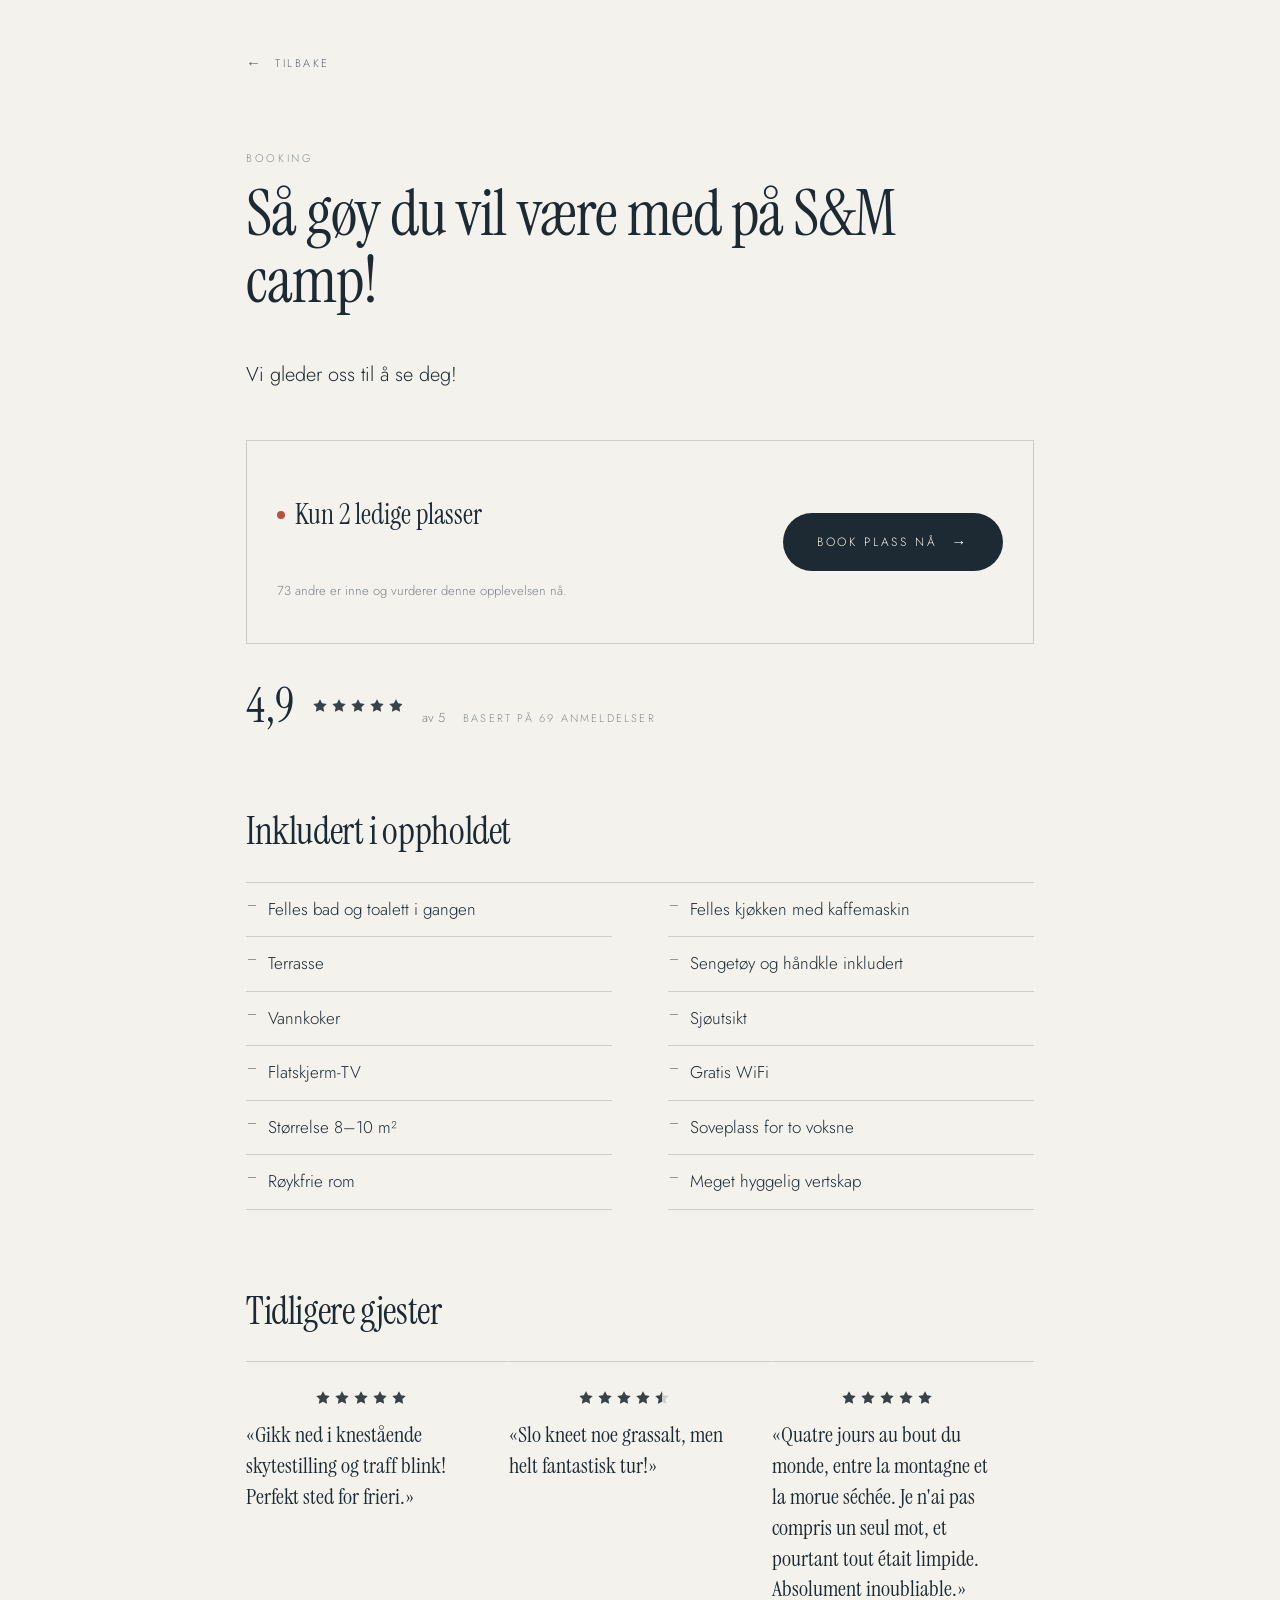
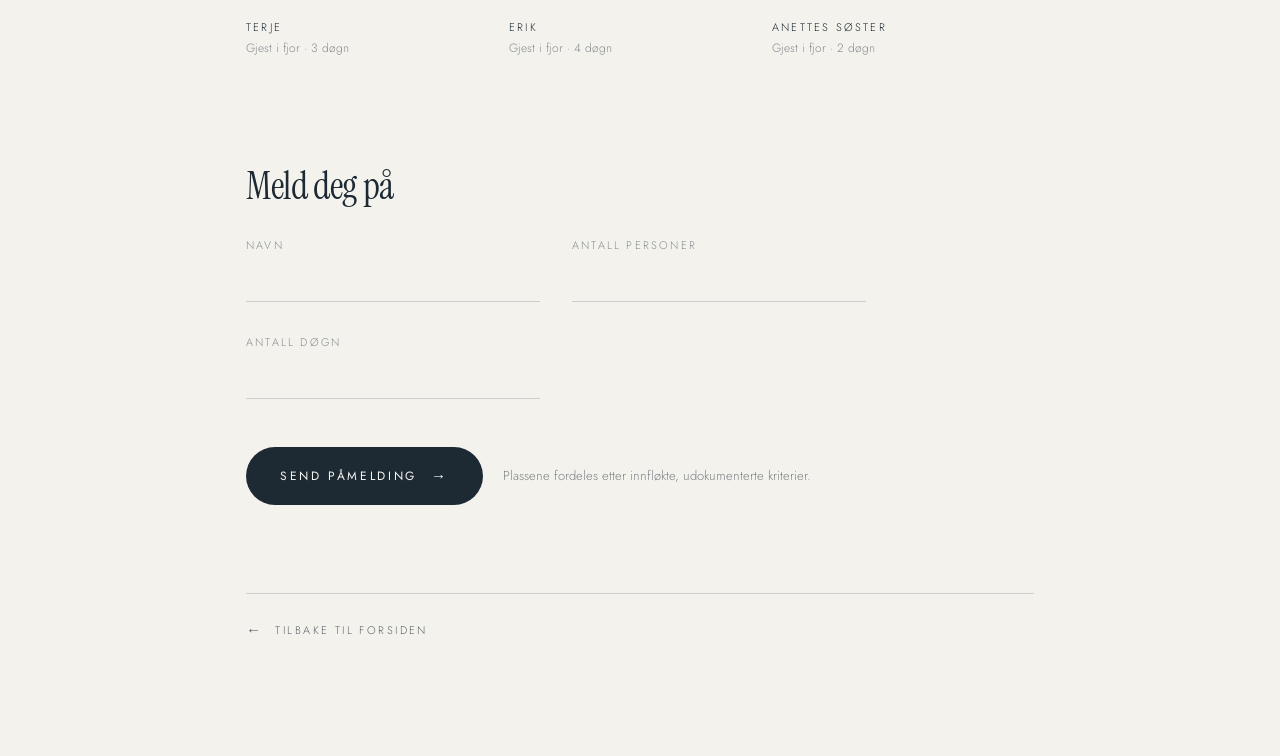
==== commit 555842d7: "Fyll inn Om oss, Pakkeliste og Program Program hentet fra Program-2026.docx. Retter samtidig ukedage" ====
--- a/booking/index.html
+++ b/booking/index.html
@@ -64,7 +64,7 @@
     </div>
 
     <h2 class="section-head">Inkludert i oppholdet</h2>
-    <ul class="amenities">
+    <ul class="checklist checklist--cols">
       <li>Felles bad og toalett i gangen</li>
       <li>Felles kjøkken med kaffemaskin</li>
       <li>Terrasse</li>
--- a/styles.css
+++ b/styles.css
@@ -419,36 +419,41 @@
   opacity: 0.75;
 }
 
+.day__note {
+  font-size: 13px;
+  line-height: 1.5;
+  opacity: 0.5;
+}
+
+.day__list {
+  margin: 4px 0 0;
+  padding: 0;
+  list-style: none;
+  display: flex;
+  flex-direction: column;
+  gap: 7px;
+}
+
+.day__list li {
+  font-size: 16px;
+  line-height: 1.5;
+  opacity: 0.75;
+  padding-left: 18px;
+  position: relative;
+}
+
+.day__list li::before {
+  content: "";
+  position: absolute;
+  left: 0;
+  top: 12px;
+  width: 8px;
+  height: 1px;
+  background: var(--ink);
+  opacity: 0.5;
+}
+
 /* Pakkeliste: columns */
-/* 220px rather than 240px: the gap grows with the viewport while the column
-   is capped at 900px, and at 240px the third column drops to a new row on
-   wide screens. */
-.packing {
-  display: grid;
-  grid-template-columns: repeat(auto-fit, minmax(220px, 1fr));
-  gap: clamp(28px, 5vw, 56px);
-}
-
-.packing__column {
-  display: flex;
-  flex-direction: column;
-  gap: 14px;
-}
-
-.packing__heading {
-  font-size: 11px;
-  letter-spacing: 0.2em;
-  text-transform: uppercase;
-  opacity: 0.5;
-  padding-bottom: 10px;
-  border-bottom: 1px solid var(--line);
-}
-
-.packing__item {
-  font-size: 17px;
-  line-height: 1.5;
-}
-
 /* Booking */
 .booking-page {
   padding-top: clamp(64px, 12vw, 140px);
@@ -487,10 +492,11 @@
   letter-spacing: -0.01em;
 }
 
-/* Booking: what the room includes */
-.amenities {
+/* Hairline checklist. Single column by default, since long items read
+   better full width; --cols splits short ones across the page. */
+.checklist {
   display: grid;
-  grid-template-columns: repeat(auto-fit, minmax(240px, 1fr));
+  grid-template-columns: 1fr;
   gap: 0 clamp(28px, 5vw, 56px);
   margin: 0;
   padding: 0;
@@ -498,15 +504,19 @@
   border-top: 1px solid var(--line);
 }
 
-.amenities li {
+.checklist--cols {
+  grid-template-columns: repeat(auto-fit, minmax(240px, 1fr));
+}
+
+.checklist li {
   padding: 14px 0 14px 22px;
   border-bottom: 1px solid var(--line);
   font-size: 17px;
-  line-height: 1.45;
+  line-height: 1.5;
   position: relative;
 }
 
-.amenities li::before {
+.checklist li::before {
   content: "";
   position: absolute;
   left: 2px;
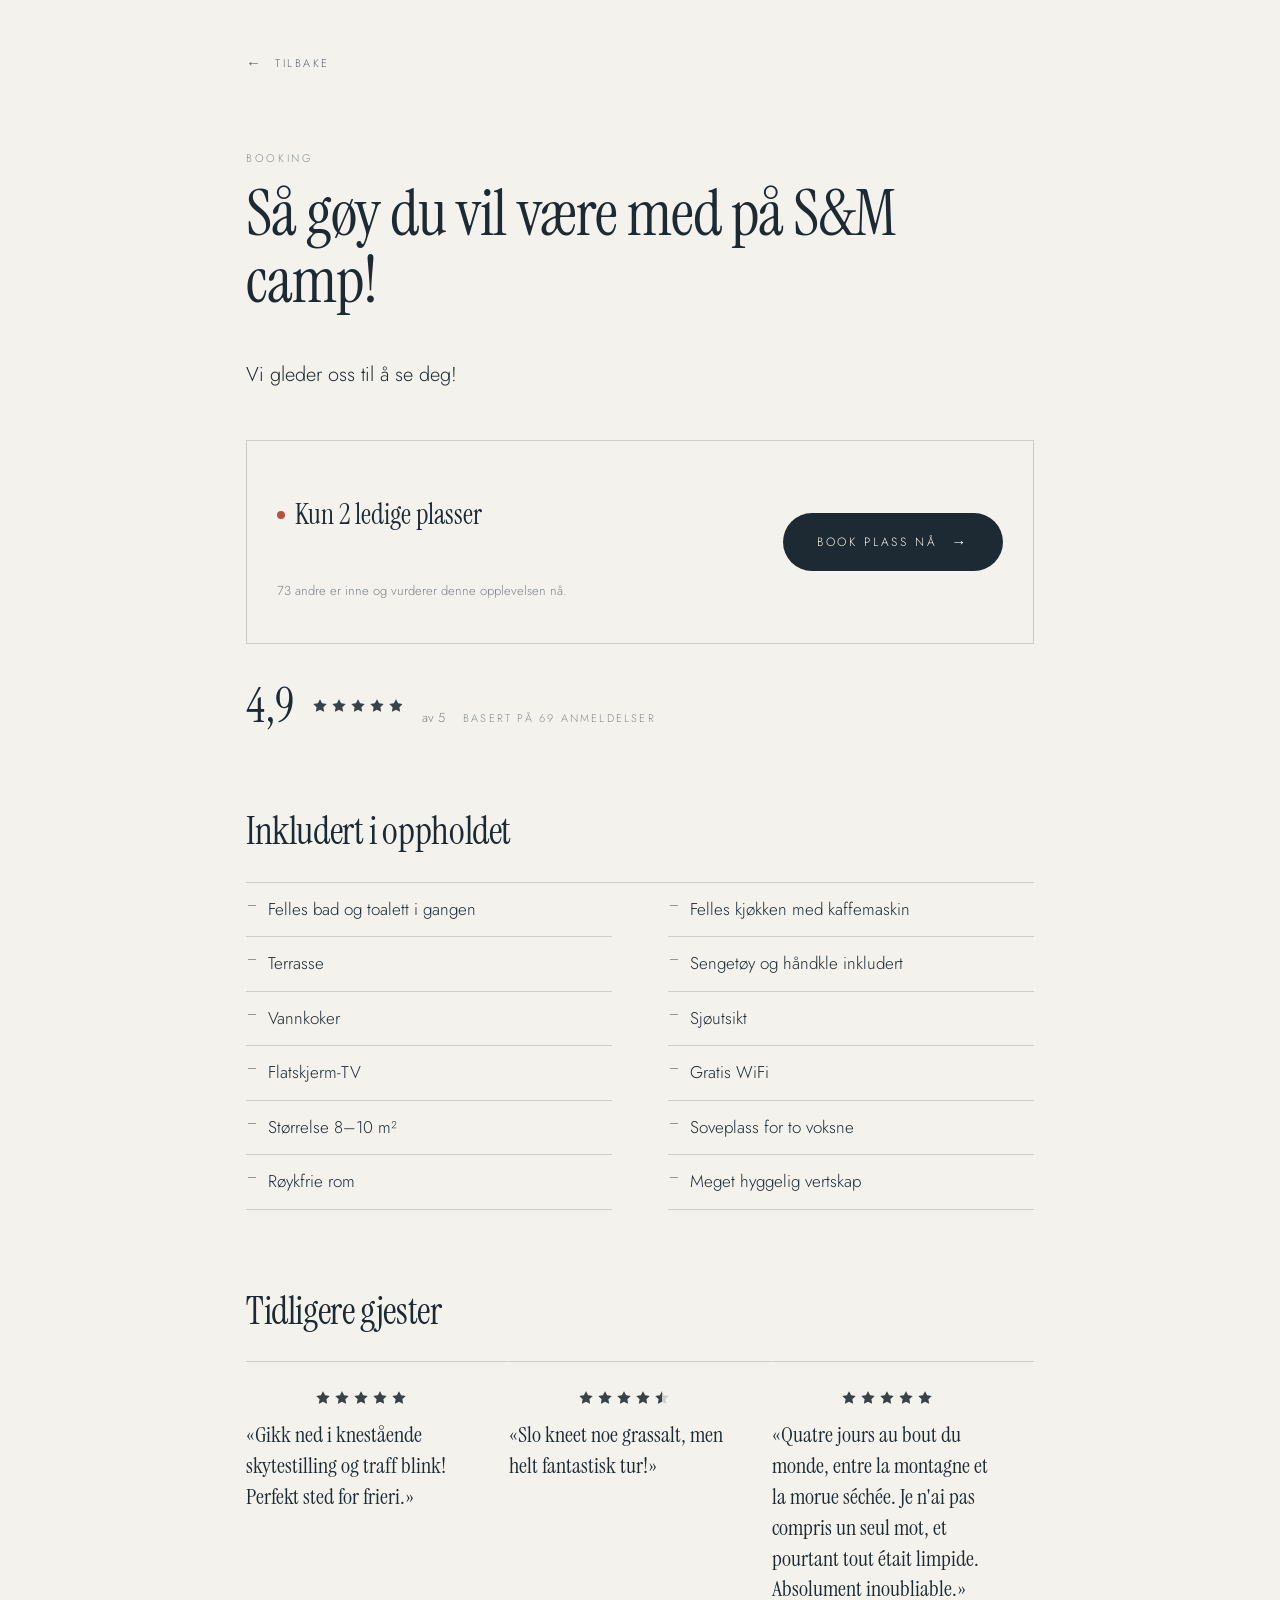
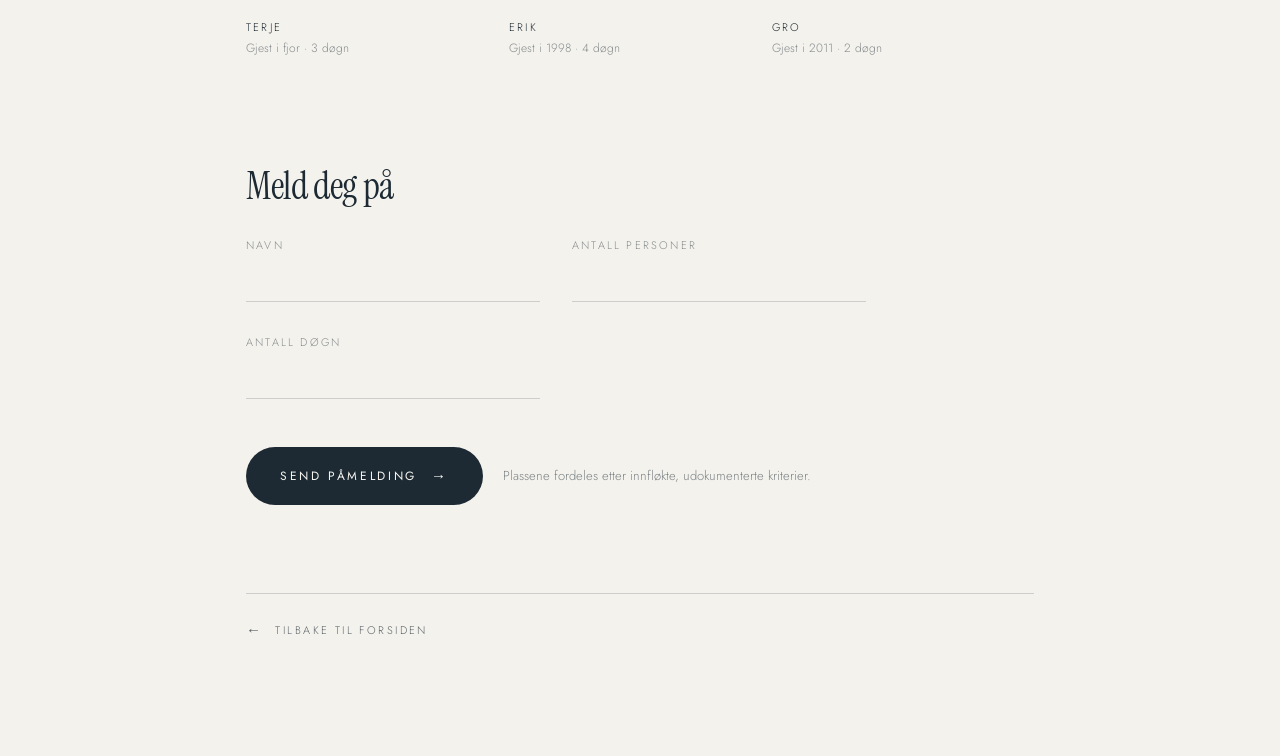
==== commit 96f704ca: "Nytt hero-bilde, oppdaterte anmeldelser, fjernet ingressen Hero er byttet til høyoppløsningsbildet. " ====
--- a/booking/index.html
+++ b/booking/index.html
@@ -130,7 +130,7 @@
         <blockquote class="review__quote">«Slo kneet noe grassalt, men helt fantastisk tur!»</blockquote>
         <div class="review__author">
           <span class="review__name">Erik</span>
-          <span class="review__meta">Gjest i fjor · 4 døgn</span>
+          <span class="review__meta">Gjest i 1998 · 4 døgn</span>
         </div>
       </article>
 
@@ -155,8 +155,8 @@
         </span>
         <blockquote class="review__quote" lang="fr">«Quatre jours au bout du monde, entre la montagne et la morue séchée. Je n'ai pas compris un seul mot, et pourtant tout était limpide. Absolument inoubliable.»</blockquote>
         <div class="review__author">
-          <span class="review__name">Anettes søster</span>
-          <span class="review__meta">Gjest i fjor · 2 døgn</span>
+          <span class="review__name">Gro</span>
+          <span class="review__meta">Gjest i 2011 · 2 døgn</span>
         </div>
       </article>
     </div>
--- a/styles.css
+++ b/styles.css
@@ -125,14 +125,6 @@
   max-width: 1120px;
   margin: 0 auto;
   padding: clamp(48px, 8vw, 104px) clamp(24px, 5vw, 64px);
-}
-
-.landing__intro {
-  margin: 0 0 clamp(40px, 6vw, 72px);
-  max-width: 620px;
-  font-size: clamp(17px, 1.6vw, 21px);
-  line-height: 1.65;
-  text-wrap: pretty;
 }
 
 .sections {
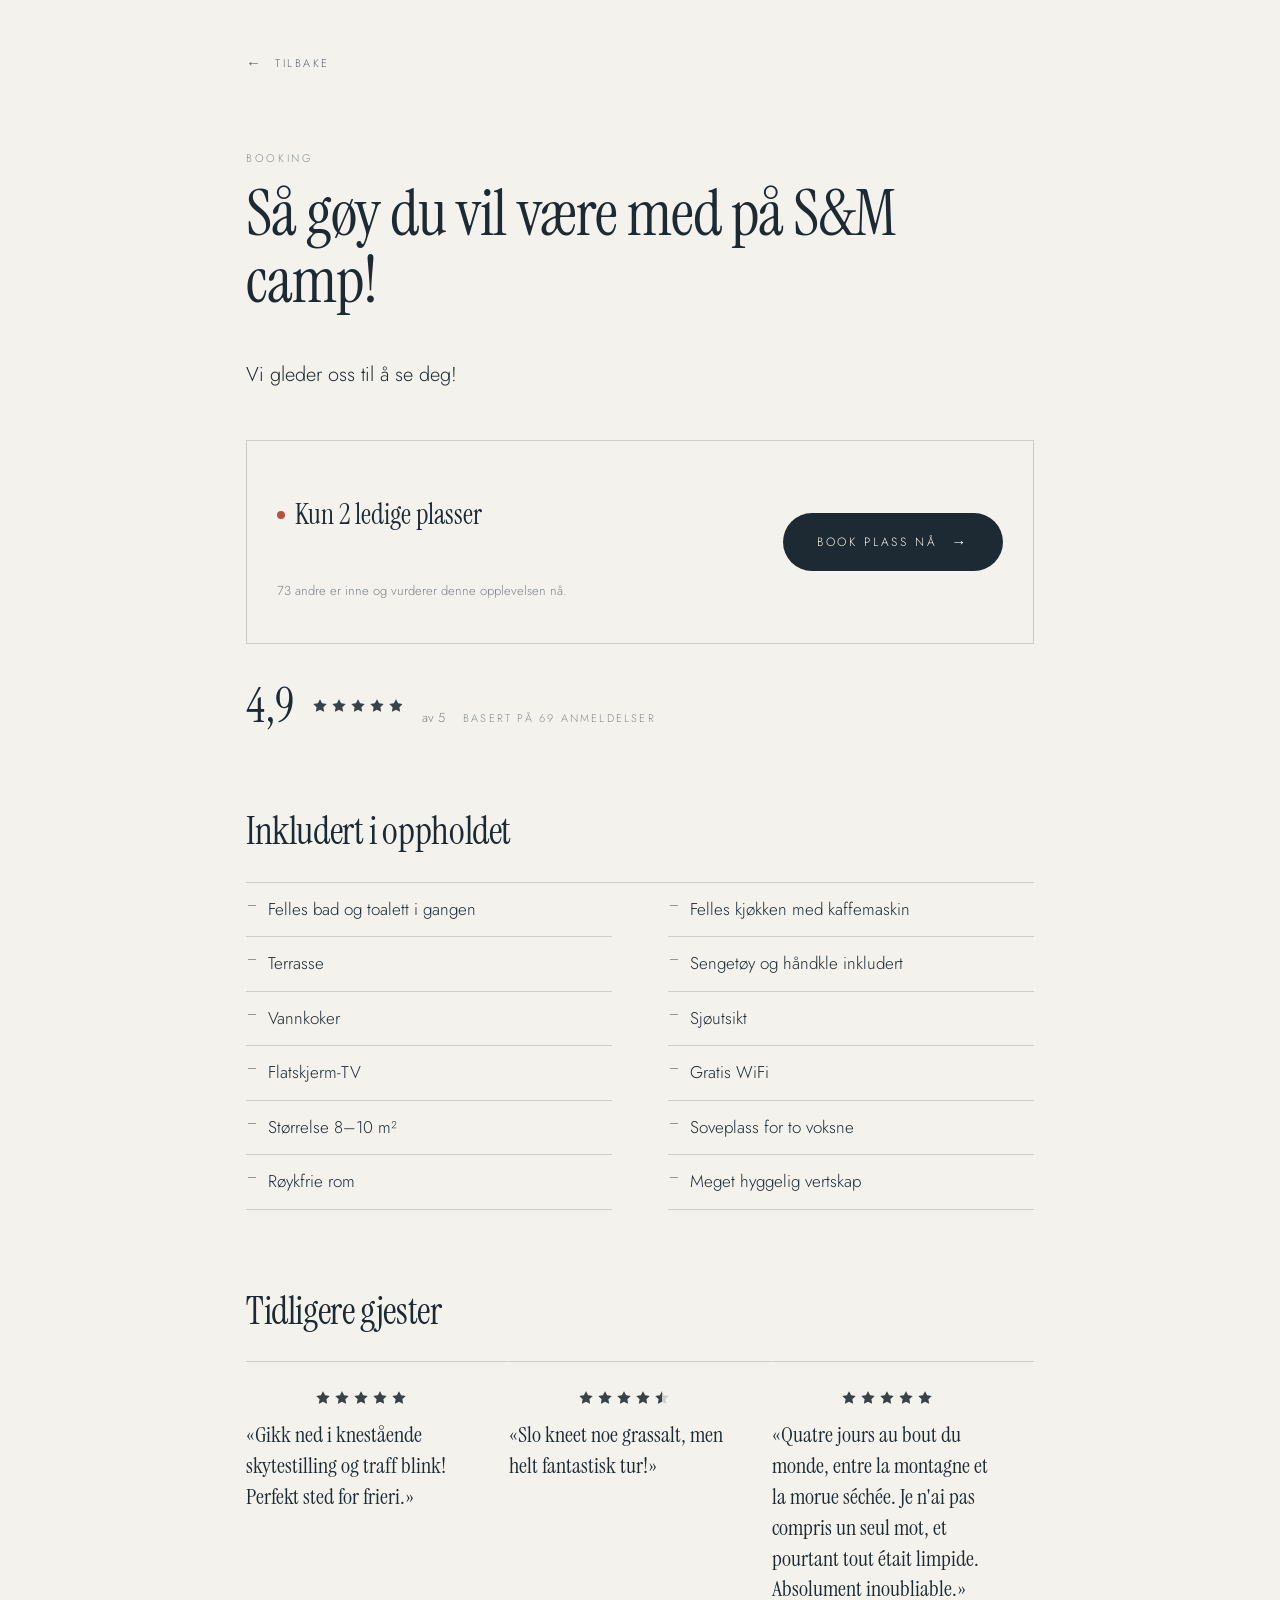
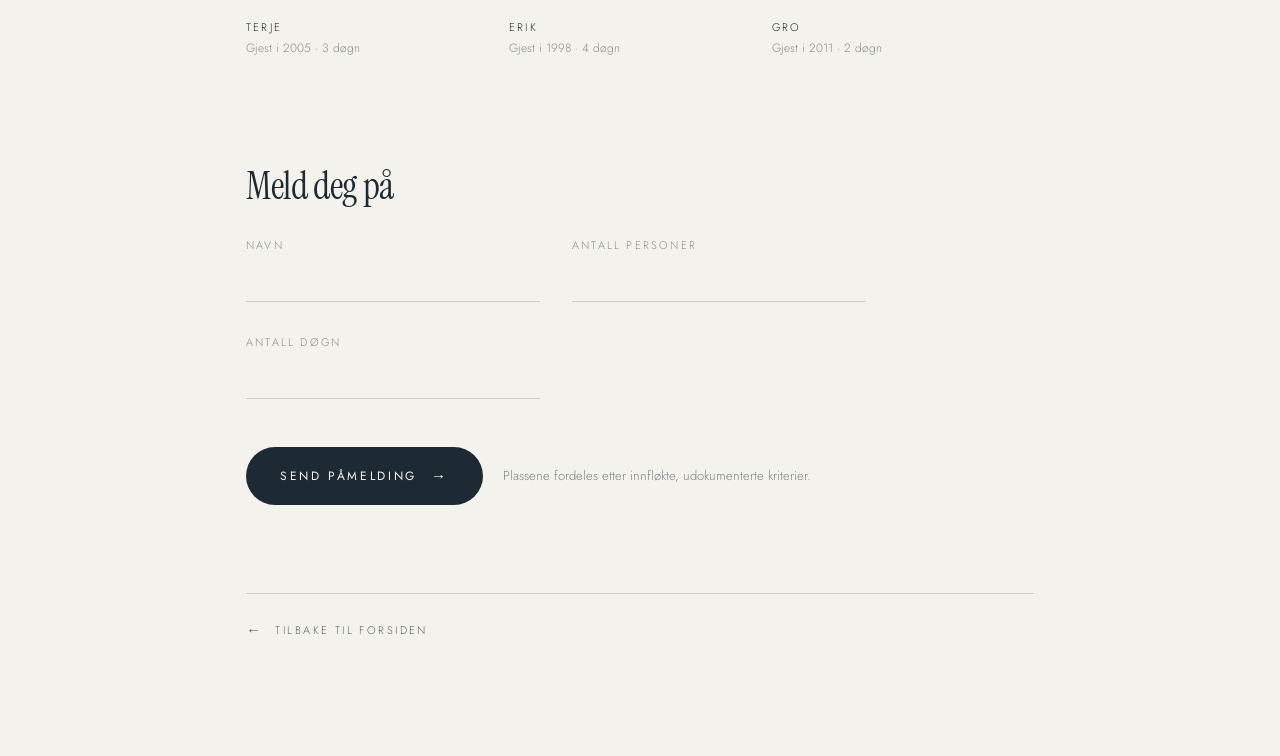
==== commit 544e3915: "Bilder av vertskapet, og siste plassholdere ute Jørgen og Merete på Om oss, med navn under. Bildepla" ====
--- a/booking/index.html
+++ b/booking/index.html
@@ -4,8 +4,8 @@
 <meta charset="utf-8">
 <meta name="viewport" content="width=device-width, initial-scale=1">
 <meta name="robots" content="noindex">
-<title>Booking — Ballstad International Stockfish and Mountain Camp</title>
-<meta name="description" content="Book plass på Ballstad International Stockfish and Mountain Camp, 27.–30. august.">
+<title>Booking — Ballstad International Stockfish &amp; Mountain Camp</title>
+<meta name="description" content="Book plass på Ballstad International Stockfish &amp; Mountain Camp, 27.–30. august.">
 <link rel="icon" href="../assets/logo-full.png">
 <link rel="preconnect" href="https://fonts.googleapis.com">
 <link rel="preconnect" href="https://fonts.gstatic.com" crossorigin>
@@ -103,7 +103,7 @@
         <blockquote class="review__quote">«Gikk ned i knestående skytestilling og traff blink! Perfekt sted for frieri.»</blockquote>
         <div class="review__author">
           <span class="review__name">Terje</span>
-          <span class="review__meta">Gjest i fjor · 3 døgn</span>
+          <span class="review__meta">Gjest i 2005 · 3 døgn</span>
         </div>
       </article>
 
--- a/styles.css
+++ b/styles.css
@@ -67,47 +67,67 @@
   color: #fbfaf7;
 }
 
+/* Hero corners: lockup top-left, place and date top-right,
+   tagline bottom-right. */
+.hero__top {
+  display: flex;
+  justify-content: space-between;
+  align-items: flex-start;
+  gap: clamp(16px, 4vw, 48px);
+}
+
 .hero__meta {
   display: flex;
-  justify-content: space-between;
-  align-items: baseline;
-  gap: 24px;
+  flex-direction: column;
+  align-items: flex-end;
+  gap: 6px;
+  text-align: right;
   font-size: 11px;
   letter-spacing: 0.22em;
   text-transform: uppercase;
-}
-
+  white-space: nowrap;
+  /* Trailing letter-space would otherwise hold the text off the edge. */
+  margin-right: -0.22em;
+}
+
+.hero__bottom {
+  display: flex;
+  justify-content: flex-end;
+}
+
+/* Sized to sit alongside the 11px corner text, not to compete with it —
+   the lockup is a mark in the corner, not a centrepiece. */
 .lockup {
   display: flex;
   flex-direction: column;
   align-items: center;
-  gap: clamp(18px, 3.5vh, 38px);
-  padding-bottom: clamp(8px, 3vh, 40px);
+  text-align: center;
+  gap: clamp(8px, 1.1vh, 12px);
+  text-shadow: 0 2px 14px rgba(8, 18, 26, 0.45);
+  min-width: 0;
 }
 
 .lockup__emblem {
-  width: min(300px, 46vw);
+  width: min(112px, 24vw);
   height: auto;
-  filter: drop-shadow(0 2px 18px rgba(8, 18, 26, 0.45));
-}
-
-.lockup__text {
-  display: flex;
-  flex-direction: column;
-  align-items: center;
-  gap: clamp(12px, 1.8vh, 20px);
-  text-align: center;
-  text-shadow: 0 2px 14px rgba(8, 18, 26, 0.45);
+  filter: drop-shadow(0 2px 14px rgba(8, 18, 26, 0.45));
 }
 
 .lockup__title {
   margin: 0;
   font-weight: 500;
-  font-size: clamp(20px, 3.4vw, 46px);
-  line-height: 1.12;
-  letter-spacing: 0.06em;
+  font-size: clamp(11px, 0.95vw, 15px);
+  line-height: 1.25;
+  letter-spacing: 0.08em;
   text-transform: uppercase;
   text-wrap: balance;
+}
+
+/* The hard break keeps the two-line lockup on wide screens, but on a phone
+   it strands "CAMP" alone on a third line. Drop it there and let the
+   balanced wrap split the title evenly instead. */
+@media (max-width: 620px) {
+  .lockup__title br { display: none; }
 }
 
 .lockup__tagline {
@@ -117,6 +137,8 @@
   letter-spacing: 0.4em;
   text-transform: uppercase;
   opacity: 0.9;
+  text-shadow: 0 2px 14px rgba(8, 18, 26, 0.45);
+  margin-right: -0.4em;
 }
 
 /* ---------- Landing: content ---------- */
@@ -291,32 +313,32 @@
 .back--foot:hover,
 .back--foot:focus-visible { background: none; opacity: 1; }
 
-/* Image placeholders — replace with real photos */
-.placeholder {
-  border: 1px solid var(--line);
-  background: repeating-linear-gradient(135deg,
-    rgba(29, 42, 51, 0.05) 0 10px,
-    transparent 10px 20px);
-  display: flex;
-  align-items: center;
-  justify-content: center;
-}
-
-.placeholder--portrait {
+/* Om oss: the two hosts */
+.portraits {
+  display: grid;
+  grid-template-columns: repeat(auto-fit, minmax(220px, 1fr));
+  gap: clamp(12px, 2vw, 20px);
   margin-top: clamp(36px, 5vw, 56px);
-  aspect-ratio: 16 / 9;
-}
-
-.placeholder--rorbu {
-  margin-top: 28px;
-  aspect-ratio: 3 / 2;
-}
-
-.placeholder__label {
-  font-family: ui-monospace, SFMono-Regular, Menlo, monospace;
-  font-size: 12px;
-  letter-spacing: 0.08em;
-  opacity: 0.6;
+}
+
+.portraits figure {
+  margin: 0;
+  display: flex;
+  flex-direction: column;
+  gap: 12px;
+}
+
+.portraits img {
+  width: 100%;
+  height: auto;
+  display: block;
+}
+
+.portraits figcaption {
+  font-size: 11px;
+  letter-spacing: 0.2em;
+  text-transform: uppercase;
+  opacity: 0.5;
 }
 
 /* Overnatting: facts.
@@ -350,6 +372,10 @@
   font-size: 30px;
 }
 
+.facts + .page__text {
+  margin-top: clamp(20px, 3vw, 28px);
+}
+
 /* Mountain Adventures: peaks */
 .rows {
   display: flex;
@@ -376,6 +402,24 @@
   letter-spacing: 0.16em;
   text-transform: uppercase;
   opacity: 0.55;
+}
+
+/* Fit for Love: photo gallery.
+   Multi-column rather than grid — the photos mix portrait and landscape,
+   and columns let each keep its own height without cropping. The source
+   files are 480px wide, so the columns are kept near that to stay sharp. */
+.gallery {
+  columns: 3 240px;
+  column-gap: clamp(10px, 1.4vw, 16px);
+  margin-top: clamp(8px, 2vw, 16px);
+}
+
+.gallery img {
+  width: 100%;
+  height: auto;
+  display: block;
+  margin-bottom: clamp(10px, 1.4vw, 16px);
+  break-inside: avoid;
 }
 
 /* Program: days */
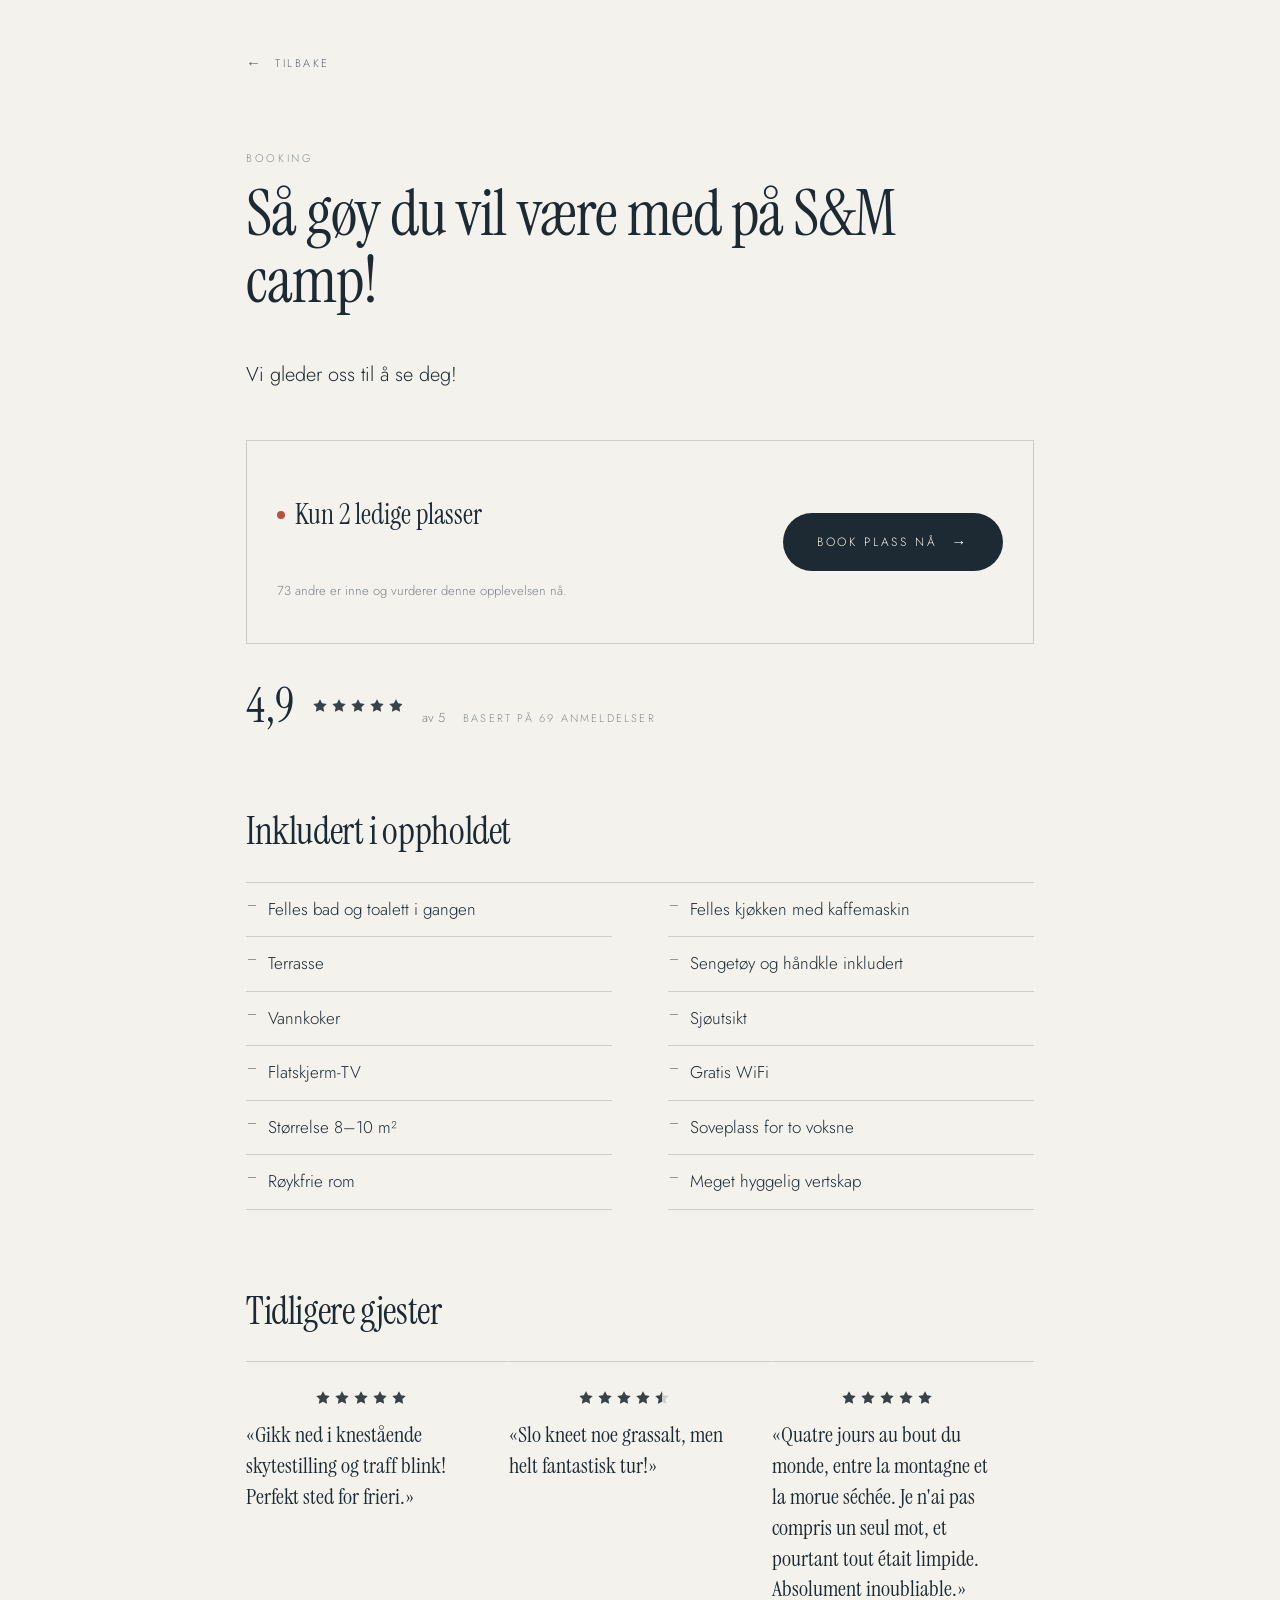
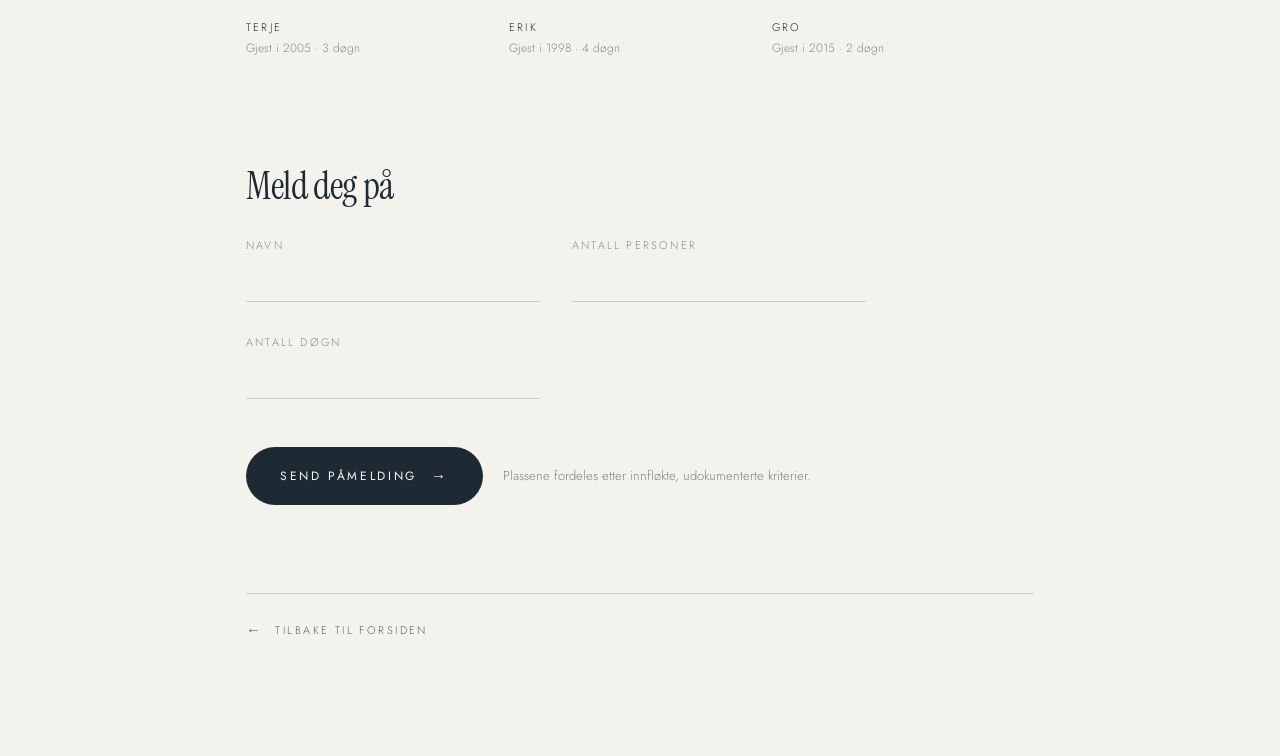
==== commit d186e533: "Gro var gjest i 2015 Co-Authored-By: Claude Fable 5 <noreply@anthropic.com>" ====
--- a/booking/index.html
+++ b/booking/index.html
@@ -156,7 +156,7 @@
         <blockquote class="review__quote" lang="fr">«Quatre jours au bout du monde, entre la montagne et la morue séchée. Je n'ai pas compris un seul mot, et pourtant tout était limpide. Absolument inoubliable.»</blockquote>
         <div class="review__author">
           <span class="review__name">Gro</span>
-          <span class="review__meta">Gjest i 2011 · 2 døgn</span>
+          <span class="review__meta">Gjest i 2015 · 2 døgn</span>
         </div>
       </article>
     </div>
